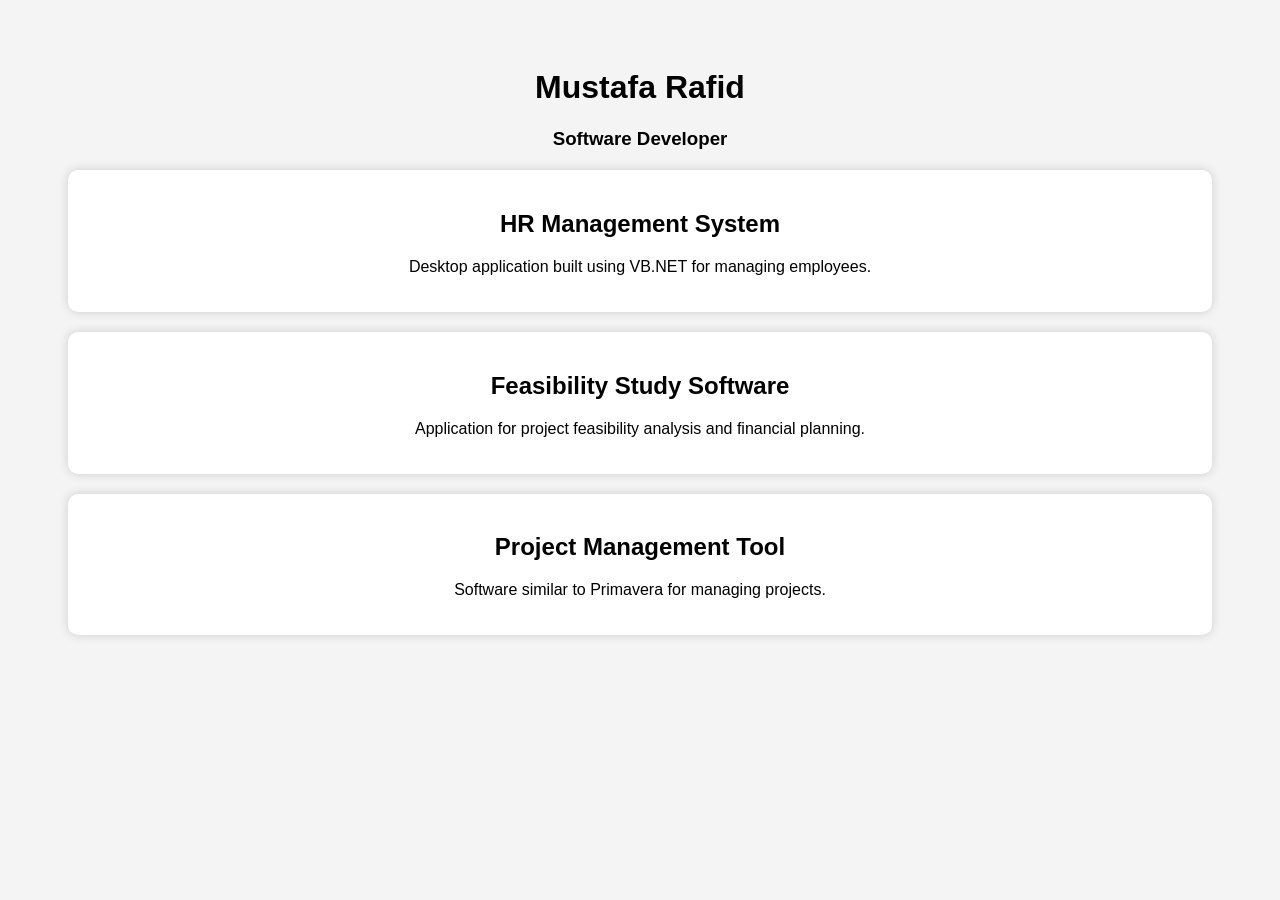
==== index.html @ 29eb7996 "Create index.html" ====
<!DOCTYPE html>
<html>
<head>
<meta charset="UTF-8">
<title>Mustafa Portfolio</title>

<style>
body{
font-family:Arial;
background:#f4f4f4;
text-align:center;
padding:40px;
}

.card{
background:white;
padding:20px;
margin:20px;
border-radius:10px;
box-shadow:0 0 10px #ccc;
}
</style>

</head>

<body>

<h1>Mustafa Rafid</h1>
<h3>Software Developer</h3>

<div class="card">
<h2>HR Management System</h2>
<p>Desktop application built using VB.NET for managing employees.</p>
</div>

<div class="card">
<h2>Feasibility Study Software</h2>
<p>Application for project feasibility analysis and financial planning.</p>
</div>

<div class="card">
<h2>Project Management Tool</h2>
<p>Software similar to Primavera for managing projects.</p>
</div>

</body>
</html>
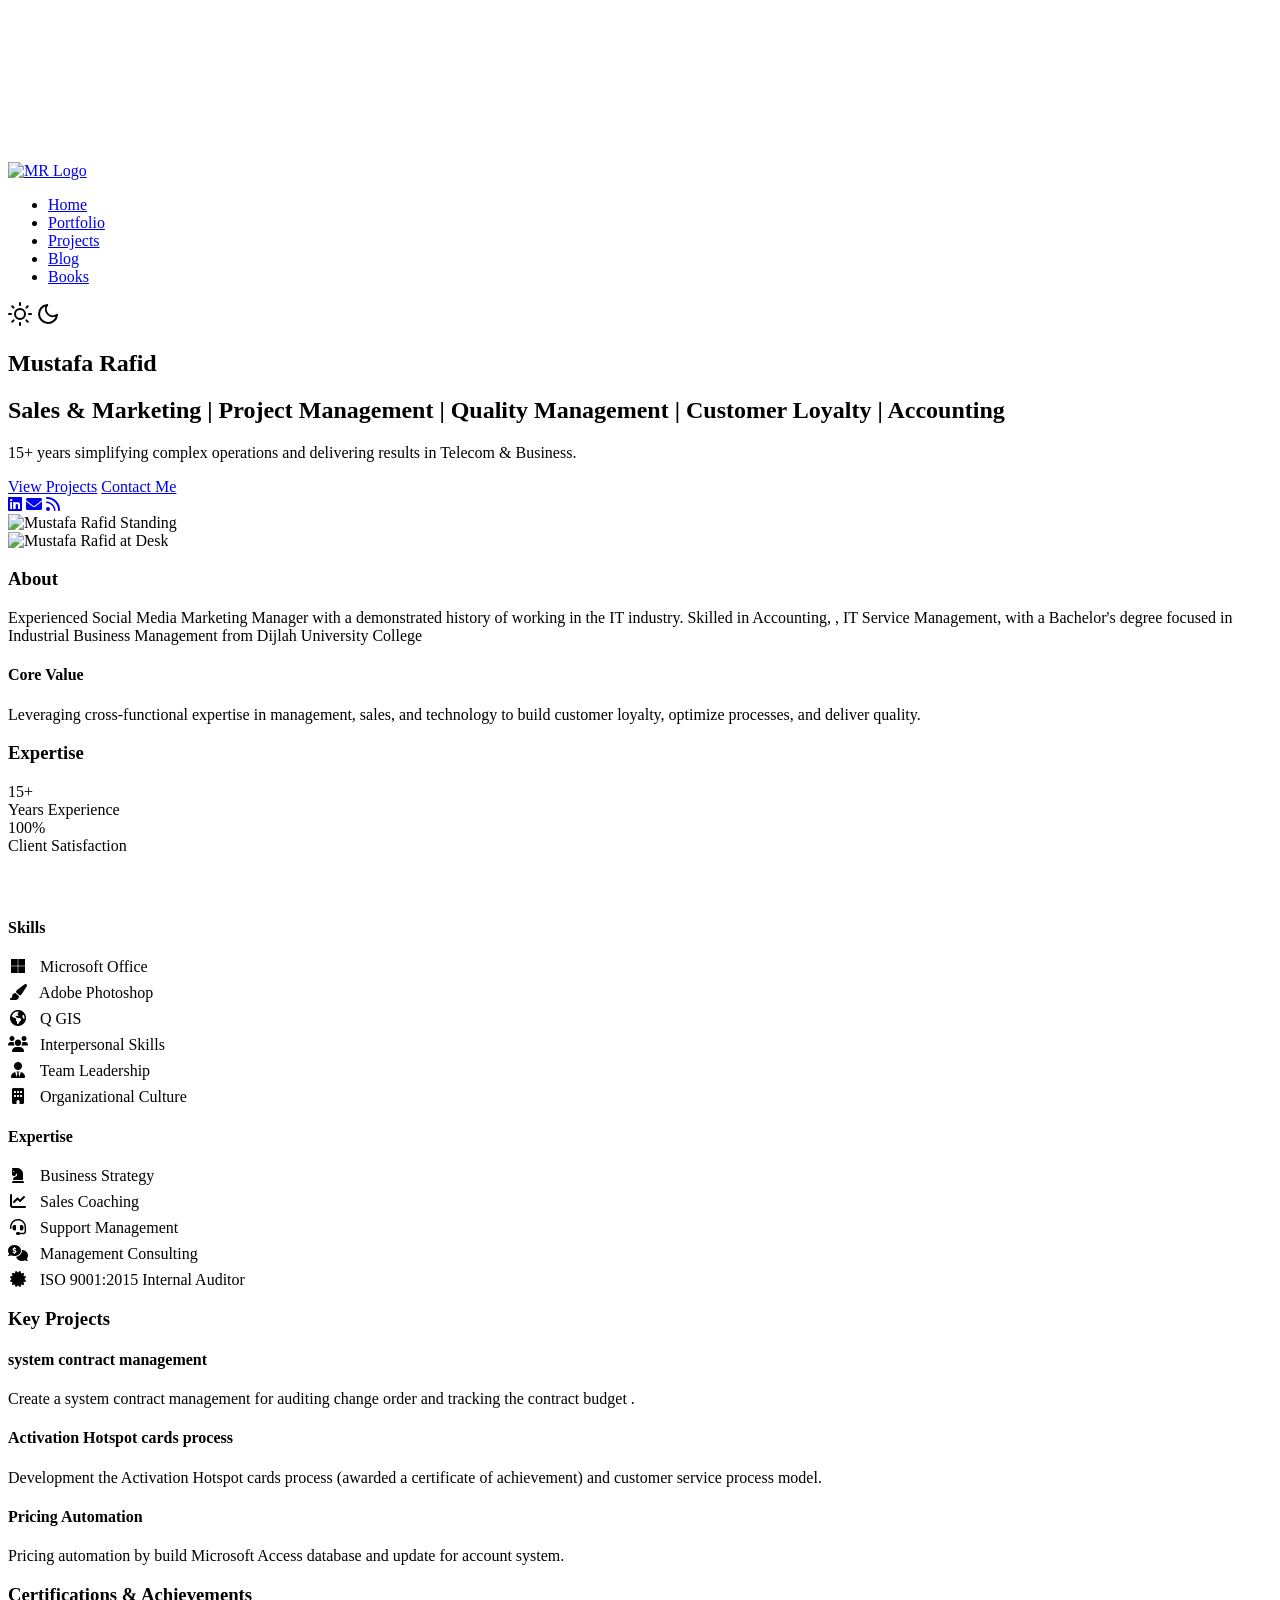
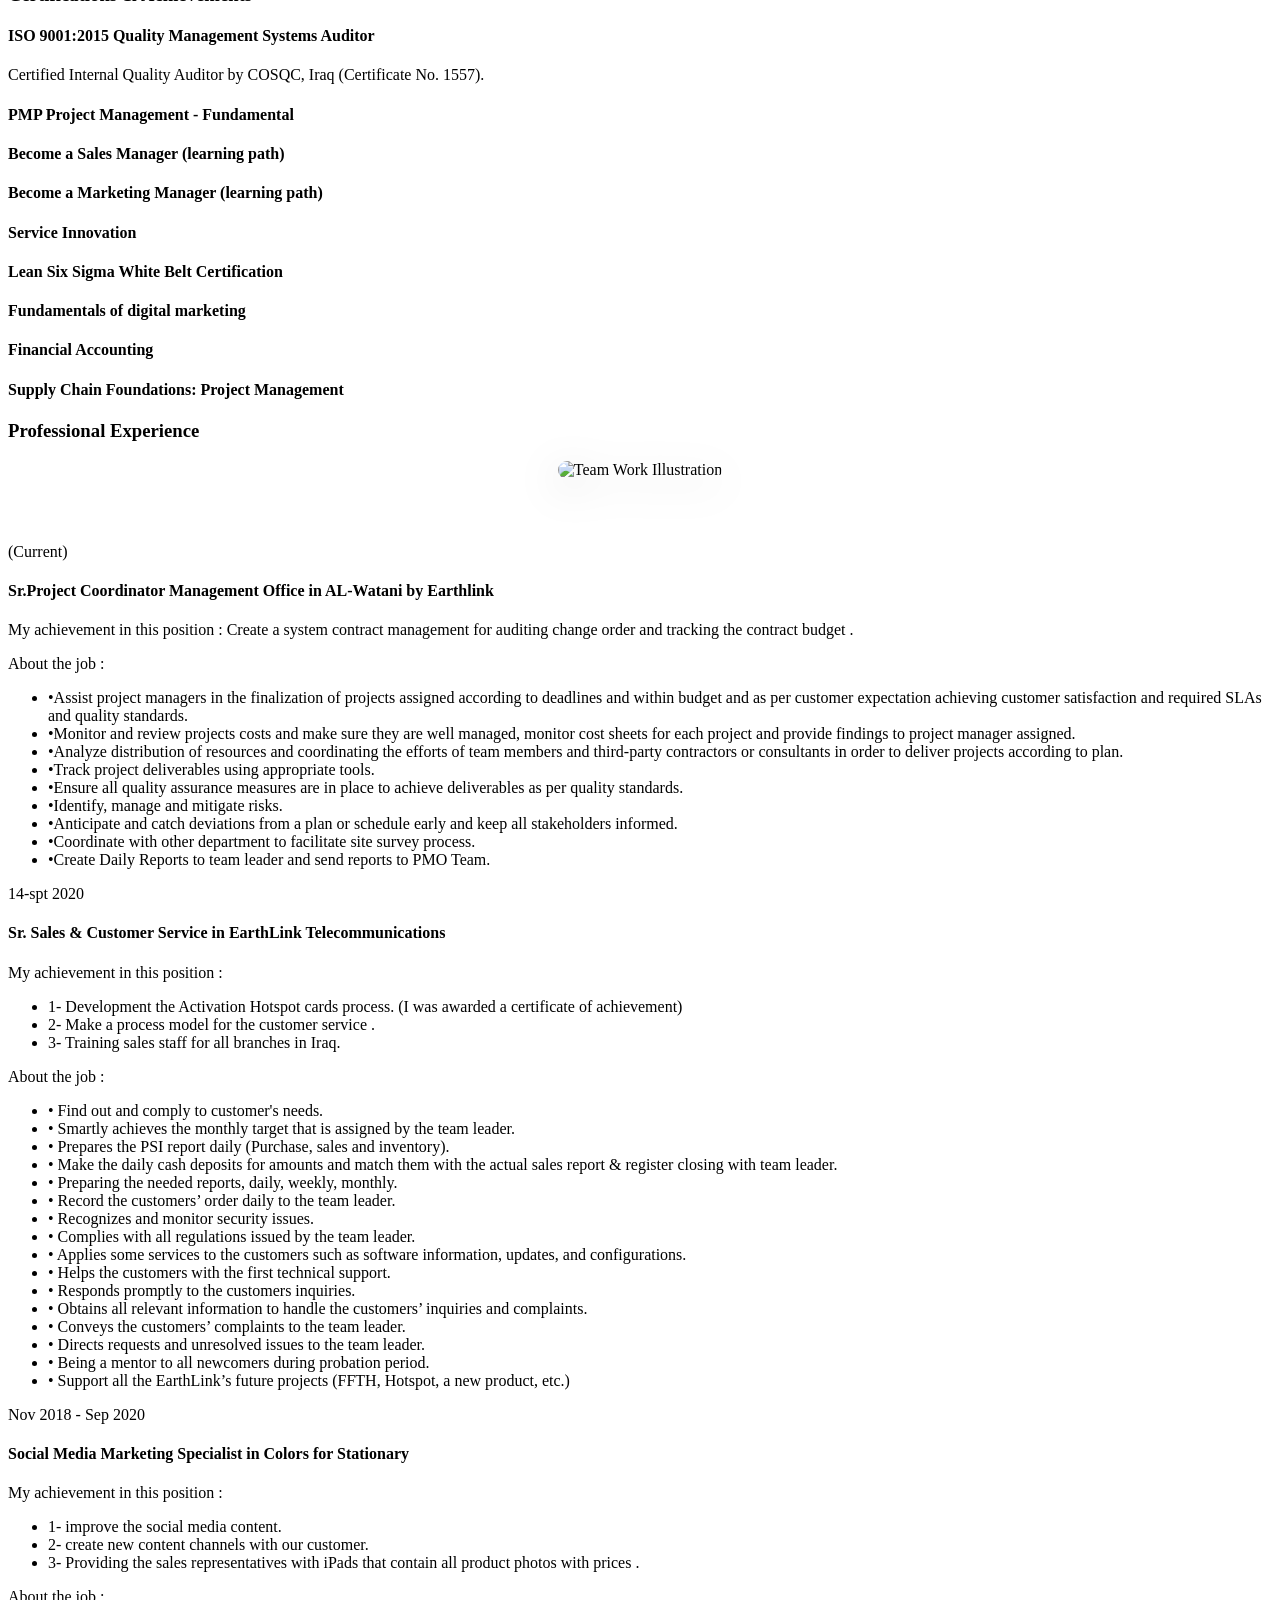
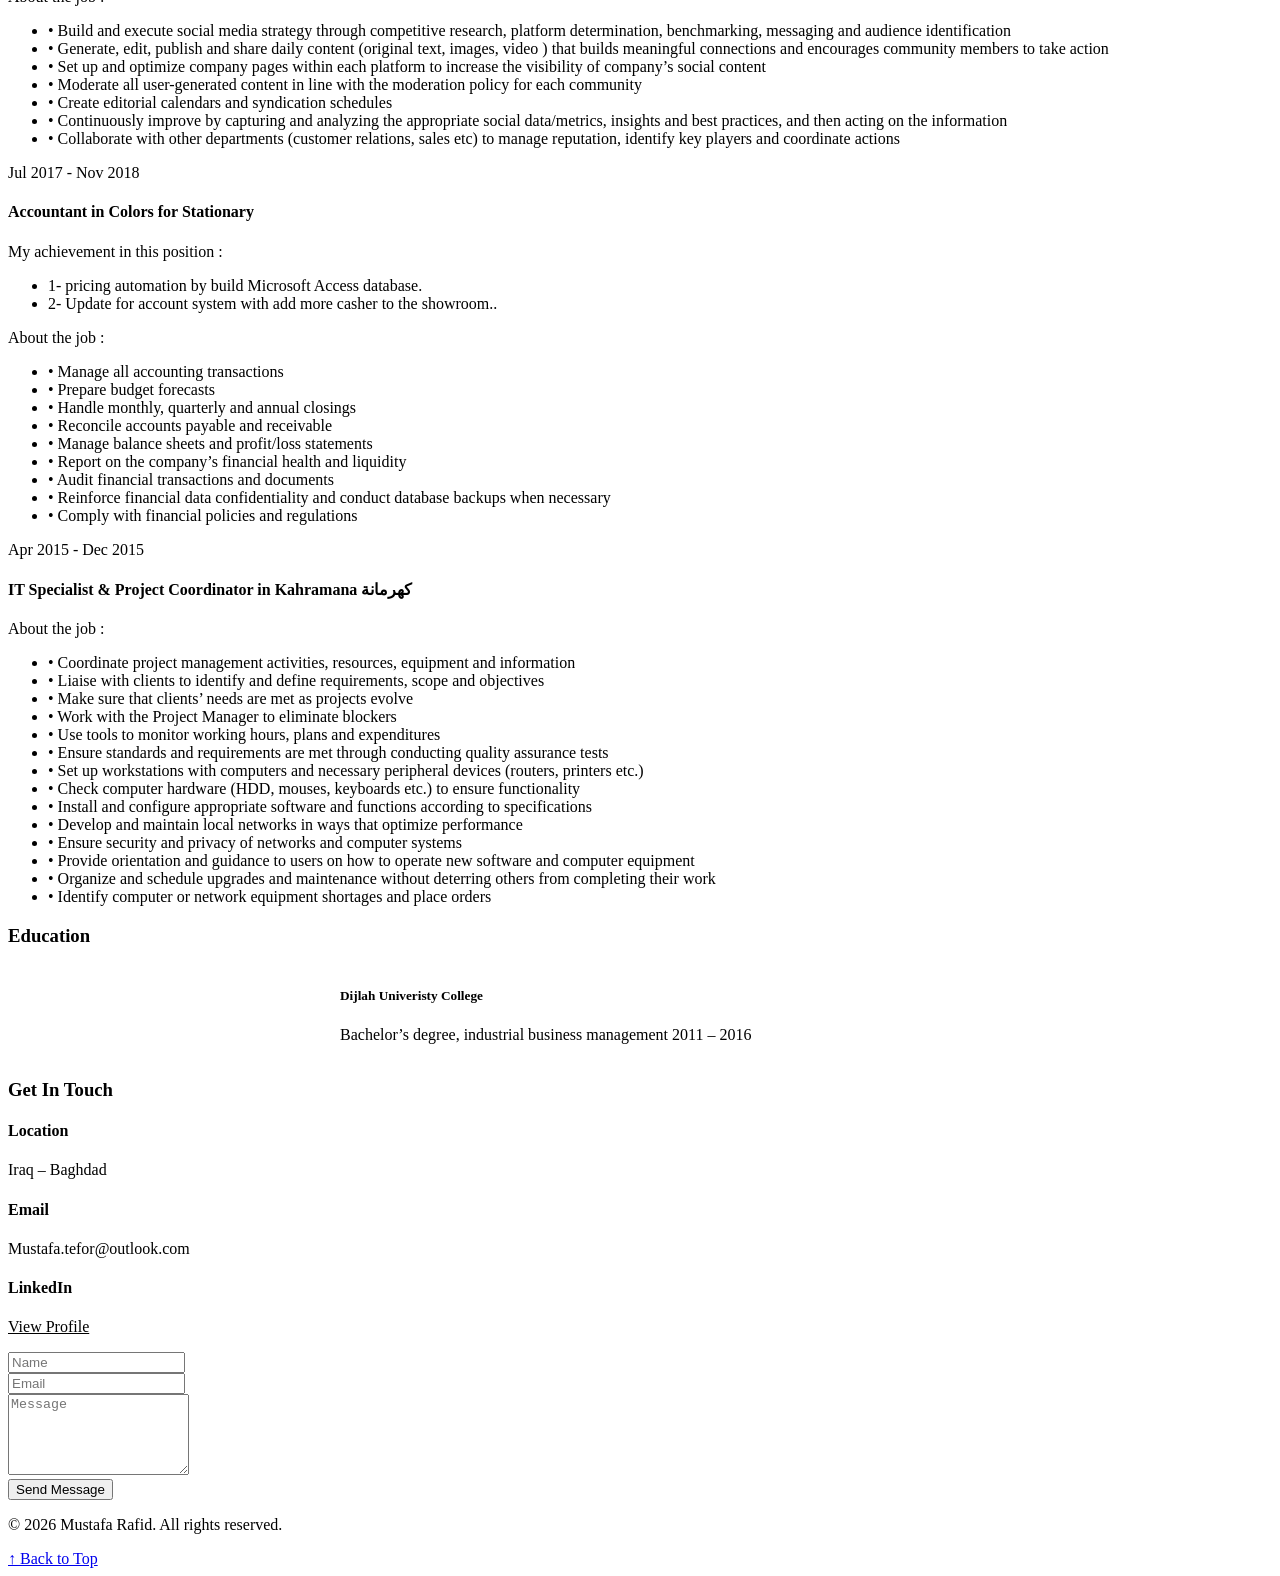
==== commit 8833307e: "Update index.html" ====
--- a/index.html
+++ b/index.html
@@ -1,47 +1,466 @@
 <!DOCTYPE html>
-<html>
+<html lang="en" data-theme="light">
+
 <head>
-<meta charset="UTF-8">
-<title>Mustafa Portfolio</title>
-
-<style>
-body{
-font-family:Arial;
-background:#f4f4f4;
-text-align:center;
-padding:40px;
-}
-
-.card{
-background:white;
-padding:20px;
-margin:20px;
-border-radius:10px;
-box-shadow:0 0 10px #ccc;
-}
-</style>
-
+    <meta charset="UTF-8">
+    <meta name="viewport" content="width=device-width, initial-scale=1.0">
+    <title>Mustafa Rafid | Senior Project Coordinator</title>
+    <meta name="description"
+        content="Portfolio of Mustafa Rafid, a Senior Project Coordinator with over 15 years of experience in project management, digital marketing, and business operations.">
+    <link
+        href="https://fonts.googleapis.com/css2?family=Inter:wght@300;400;600;700&family=Poppins:wght@400;600&display=swap"
+        rel="stylesheet">
+    <link rel="stylesheet" href="css/style.css">
+    <!-- FontAwesome for Social Icons -->
+    <link rel="stylesheet" href="https://cdnjs.cloudflare.com/ajax/libs/font-awesome/6.0.0/css/all.min.css">
 </head>
 
 <body>
-
-<h1>Mustafa Rafid</h1>
-<h3>Software Developer</h3>
-
-<div class="card">
-<h2>HR Management System</h2>
-<p>Desktop application built using VB.NET for managing employees.</p>
-</div>
-
-<div class="card">
-<h2>Feasibility Study Software</h2>
-<p>Application for project feasibility analysis and financial planning.</p>
-</div>
-
-<div class="card">
-<h2>Project Management Tool</h2>
-<p>Software similar to Primavera for managing projects.</p>
-</div>
-
+    <canvas id="bg-canvas"></canvas>
+
+    <nav class="navbar">
+        <div class="container">
+            <a href="index.html" class="logo-link"><img src="images/logo.png" alt="MR Logo" class="logo-img"></a>
+            <ul class="nav-links">
+                <li><a href="index.html">Home</a></li>
+                <li><a href="portfolio/index.html">Portfolio</a></li>
+                <li><a href="projects/index.html">Projects</a></li>
+                <li><a href="blog/index.html">Blog</a></li>
+                <li><a href="Books/index.html">Books</a></li>
+            </ul>
+            <div class="theme-toggle" id="theme-toggle">
+                <svg class="sun" xmlns="http://www.w3.org/2000/svg" width="24" height="24" viewBox="0 0 24 24"
+                    fill="none" stroke="currentColor" stroke-width="2" stroke-linecap="round" stroke-linejoin="round">
+                    <circle cx="12" cy="12" r="5"></circle>
+                    <line x1="12" y1="1" x2="12" y2="3"></line>
+                    <line x1="12" y1="21" x2="12" y2="23"></line>
+                    <line x1="4.22" y1="4.22" x2="5.64" y2="5.64"></line>
+                    <line x1="18.36" y1="18.36" x2="19.78" y2="19.78"></line>
+                    <line x1="1" y1="12" x2="3" y2="12"></line>
+                    <line x1="21" y1="12" x2="23" y2="12"></line>
+                    <line x1="4.22" y1="19.78" x2="5.64" y2="18.36"></line>
+                    <line x1="18.36" y1="5.64" x2="19.78" y2="4.22"></line>
+                </svg>
+                <svg class="moon" xmlns="http://www.w3.org/2000/svg" width="24" height="24" viewBox="0 0 24 24"
+                    fill="none" stroke="currentColor" stroke-width="2" stroke-linecap="round" stroke-linejoin="round">
+                    <path d="M21 12.79A9 9 0 1 1 11.21 3 7 7 0 0 0 21 12.79z"></path>
+                </svg>
+            </div>
+            <div class="hamburger">
+                <span></span><span></span><span></span>
+            </div>
+        </div>
+    </nav>
+
+    <section class="hero" id="home">
+        <div class="container grid">
+            <div class="hero-content reveal">
+                <h1 class="glitch">Mustafa Rafid</h1>
+                <h2 class="role">Sales & Marketing | Project Management | Quality Management | Customer Loyalty |
+                    Accounting</h2>
+                <p class="intro">15+ years simplifying complex operations and delivering results in Telecom & Business.
+                </p>
+                <div class="hero-btns">
+                    <a href="#projects" class="btn btn-primary">View Projects</a>
+                    <a href="#contact" class="btn btn-outline">Contact Me</a>
+                </div>
+                <div class="hero-socials">
+                    <a href="https://www.linkedin.com/in/mustafa-rafid-al-sheikhly" target="_blank"
+                        title="Mustafa rafid Profile"><i class="fab fa-linkedin"></i></a>
+                    <a href="mailto:Mustafa.tefor@outlook.com" title="Email"><i class="fas fa-envelope"></i></a>
+                    <a href="#blog" title="Blog"><i class="fas fa-rss"></i></a>
+                </div>
+            </div>
+            <div class="hero-image reveal">
+                <div class="img-wrapper">
+                    <img src="images/portrait_standing.png" alt="Mustafa Rafid Standing">
+                </div>
+            </div>
+
+        </div>
+    </section>
+
+    <section class="about section" id="about">
+        <div class="container grid">
+            <div class="about-image reveal">
+                <div class="img-wrapper">
+                    <img src="images/portrait_desk.png" alt="Mustafa Rafid at Desk">
+                </div>
+            </div>
+            <div class="about-text reveal">
+                <h3 class="section-title">About</h3>
+                <p>Experienced Social Media Marketing Manager with a demonstrated history of working in the IT industry.
+                    Skilled in Accounting, , IT Service Management, with a Bachelor's degree focused in Industrial
+                    Business Management from Dijlah University College</p>
+                <div class="objective-card">
+                    <h4>Core Value</h4>
+                    <p>Leveraging cross-functional expertise in management, sales, and technology to build customer
+                        loyalty, optimize processes, and deliver quality.</p>
+                </div>
+            </div>
+        </div>
+    </section>
+
+    <section class="skills section" id="skills">
+        <div class="container">
+            <h3 class="section-title text-center">Expertise</h3>
+
+            <div class="stats-grid reveal" style="margin-bottom: 4rem;">
+                <div class="stat-card">
+                    <div class="stat-number">15+</div>
+                    <div class="stat-label">Years Experience</div>
+                </div>
+
+                <div class="stat-card">
+                    <div class="stat-number">100%</div>
+                    <div class="stat-label">Client Satisfaction</div>
+                </div>
+            </div>
+
+            <div class="grid">
+                <div class="skill-column reveal">
+                    <h4>Skills</h4>
+                    <ul style="list-style: none; color: var(--text-muted); padding-left: 0;">
+                        <li style="margin-bottom: 0.5rem;"><i class="fab fa-microsoft"
+                                style="color: var(--accent); margin-right: 8px; width: 20px; text-align: center;"></i>
+                            Microsoft Office</li>
+                        <li style="margin-bottom: 0.5rem;"><i class="fas fa-paint-brush"
+                                style="color: var(--accent); margin-right: 8px; width: 20px; text-align: center;"></i>
+                            Adobe Photoshop</li>
+                        <li style="margin-bottom: 0.5rem;"><i class="fas fa-globe-americas"
+                                style="color: var(--accent); margin-right: 8px; width: 20px; text-align: center;"></i> Q
+                            GIS</li>
+                        <li style="margin-bottom: 0.5rem;"><i class="fas fa-users"
+                                style="color: var(--accent); margin-right: 8px; width: 20px; text-align: center;"></i>
+                            Interpersonal Skills</li>
+                        <li style="margin-bottom: 0.5rem;"><i class="fas fa-user-tie"
+                                style="color: var(--accent); margin-right: 8px; width: 20px; text-align: center;"></i>
+                            Team Leadership</li>
+                        <li style="margin-bottom: 0.5rem;"><i class="fas fa-building"
+                                style="color: var(--accent); margin-right: 8px; width: 20px; text-align: center;"></i>
+                            Organizational Culture</li>
+                    </ul>
+                </div>
+                <div class="skill-column reveal">
+                    <h4>Expertise</h4>
+                    <ul style="list-style: none; color: var(--text-muted); padding-left: 0;">
+                        <li style="margin-bottom: 0.5rem;"><i class="fas fa-chess-knight"
+                                style="color: var(--accent); margin-right: 8px; width: 20px; text-align: center;"></i>
+                            Business Strategy</li>
+                        <li style="margin-bottom: 0.5rem;"><i class="fas fa-chart-line"
+                                style="color: var(--accent); margin-right: 8px; width: 20px; text-align: center;"></i>
+                            Sales Coaching</li>
+                        <li style="margin-bottom: 0.5rem;"><i class="fas fa-headset"
+                                style="color: var(--accent); margin-right: 8px; width: 20px; text-align: center;"></i>
+                            Support Management</li>
+                        <li style="margin-bottom: 0.5rem;"><i class="fas fa-comments-dollar"
+                                style="color: var(--accent); margin-right: 8px; width: 20px; text-align: center;"></i>
+                            Management Consulting</li>
+                        <li style="margin-bottom: 0.5rem;"><i class="fas fa-certificate"
+                                style="color: var(--accent); margin-right: 8px; width: 20px; text-align: center;"></i>
+                            ISO 9001:2015 Internal Auditor</li>
+                    </ul>
+                </div>
+            </div>
+        </div>
+    </section>
+
+    <section class="projects section" id="projects">
+        <div class="container">
+            <h3 class="section-title text-center">Key Projects</h3>
+            <div class="projects-grid">
+                <article class="project-card reveal">
+                    <div class="project-info">
+                        <h4>system contract management</h4>
+                        <p>Create a system contract management for auditing change order and tracking the contract
+                            budget .</p>
+                    </div>
+                </article>
+                <article class="project-card reveal">
+                    <div class="project-info">
+                        <h4>Activation Hotspot cards process</h4>
+                        <p>Development the Activation Hotspot cards process (awarded a certificate of achievement) and
+                            customer service process model.</p>
+                    </div>
+                </article>
+                <article class="project-card reveal">
+                    <div class="project-info">
+                        <h4>Pricing Automation</h4>
+                        <p>Pricing automation by build Microsoft Access database and update for account system.</p>
+                    </div>
+                </article>
+            </div>
+        </div>
+    </section>
+
+    <section class="projects section" id="certifications">
+        <div class="container">
+            <h3 class="section-title text-center">Certifications & Achievements</h3>
+            <div class="projects-grid">
+                <article class="project-card reveal">
+                    <div class="project-info">
+                        <h4>ISO 9001:2015 Quality Management Systems Auditor</h4>
+                        <p>Certified Internal Quality Auditor by COSQC, Iraq (Certificate No. 1557).</p>
+
+                    </div>
+                </article>
+                <article class="project-card reveal">
+                    <div class="project-info">
+                        <h4>PMP Project Management - Fundamental</h4>
+                    </div>
+                </article>
+                <article class="project-card reveal">
+                    <div class="project-info">
+                        <h4>Become a Sales Manager (learning path)</h4>
+                    </div>
+                </article>
+                <article class="project-card reveal">
+                    <div class="project-info">
+                        <h4>Become a Marketing Manager (learning path)</h4>
+                    </div>
+                </article>
+                <article class="project-card reveal">
+                    <div class="project-info">
+                        <h4>Service Innovation</h4>
+                    </div>
+                </article>
+                <article class="project-card reveal">
+                    <div class="project-info">
+                        <h4>Lean Six Sigma White Belt Certification</h4>
+                    </div>
+                </article>
+                <article class="project-card reveal">
+                    <div class="project-info">
+                        <h4>Fundamentals of digital marketing</h4>
+                    </div>
+                </article>
+                <article class="project-card reveal">
+                    <div class="project-info">
+                        <h4>Financial Accounting</h4>
+                    </div>
+                </article>
+                <article class="project-card reveal">
+                    <div class="project-info">
+                        <h4>Supply Chain Foundations: Project Management</h4>
+                    </div>
+                </article>
+            </div>
+        </div>
+    </section>
+
+    <section class="experience section" id="experience">
+        <div class="container">
+            <h3 class="section-title text-center">Professional Experience</h3>
+            <div class="reveal" style="text-align: center; margin-bottom: 4rem;">
+                <img src="images/team_illustration.png" alt="Team Work Illustration"
+                    style="max-width: 600px; width: 100%; border-radius: 20px; filter: drop-shadow(0 10px 20px rgba(0,0,0,0.2));">
+            </div>
+            <div class="timeline">
+                <div class="timeline-item reveal">
+                    <div class="timeline-date">(Current)</div>
+                    <div class="timeline-content">
+                        <h4>Sr.Project Coordinator Management Office in AL-Watani by Earthlink</h4>
+                        <p>My achievement in this position : Create a system contract management for auditing change
+                            order and tracking the contract budget .</p>
+                        <p>About the job :</p>
+                        <ul>
+                            <li>•Assist project managers in the finalization of projects assigned according to deadlines
+                                and within budget and as per customer expectation achieving customer satisfaction and
+                                required SLAs and quality standards.</li>
+                            <li>•Monitor and review projects costs and make sure they are well managed, monitor cost
+                                sheets for each project and provide findings to project manager assigned.</li>
+                            <li>•Analyze distribution of resources and coordinating the efforts of team members and
+                                third-party contractors or consultants in order to deliver projects according to plan.
+                            </li>
+                            <li>•Track project deliverables using appropriate tools.</li>
+                            <li>•Ensure all quality assurance measures are in place to achieve deliverables as per
+                                quality standards.</li>
+                            <li>•Identify, manage and mitigate risks.</li>
+                            <li>•Anticipate and catch deviations from a plan or schedule early and keep all stakeholders
+                                informed.</li>
+                            <li>•Coordinate with other department to facilitate site survey process.</li>
+                            <li>•Create Daily Reports to team leader and send reports to PMO Team.</li>
+                        </ul>
+                    </div>
+                </div>
+                <div class="timeline-item reveal">
+                    <div class="timeline-date">14-spt 2020</div>
+                    <div class="timeline-content">
+                        <h4>Sr. Sales & Customer Service in EarthLink Telecommunications</h4>
+                        <p>My achievement in this position :</p>
+                        <ul>
+                            <li>1- Development the Activation Hotspot cards process. (I was awarded a certificate of
+                                achievement)</li>
+                            <li>2- Make a process model for the customer service .</li>
+                            <li>3- Training sales staff for all branches in Iraq.</li>
+                        </ul>
+                        <p>About the job :</p>
+                        <ul>
+                            <li>• Find out and comply to customer's needs.</li>
+                            <li>• Smartly achieves the monthly target that is assigned by the team leader.</li>
+                            <li>• Prepares the PSI report daily (Purchase, sales and inventory).</li>
+                            <li>• Make the daily cash deposits for amounts and match them with the actual sales report &
+                                register closing with team leader.</li>
+                            <li>• Preparing the needed reports, daily, weekly, monthly.</li>
+                            <li>• Record the customers’ order daily to the team leader.</li>
+                            <li>• Recognizes and monitor security issues.</li>
+                            <li>• Complies with all regulations issued by the team leader.</li>
+                            <li>• Applies some services to the customers such as software information, updates, and
+                                configurations.</li>
+                            <li>• Helps the customers with the first technical support.</li>
+                            <li>• Responds promptly to the customers inquiries.</li>
+                            <li>• Obtains all relevant information to handle the customers’ inquiries and complaints.
+                            </li>
+                            <li>• Conveys the customers’ complaints to the team leader.</li>
+                            <li>• Directs requests and unresolved issues to the team leader.</li>
+                            <li>• Being a mentor to all newcomers during probation period.</li>
+                            <li>• Support all the EarthLink’s future projects (FFTH, Hotspot, a new product, etc.)</li>
+                        </ul>
+                    </div>
+                </div>
+                <div class="timeline-item reveal">
+                    <div class="timeline-date">Nov 2018 - Sep 2020</div>
+                    <div class="timeline-content">
+                        <h4>Social Media Marketing Specialist in Colors for Stationary</h4>
+                        <p>My achievement in this position :</p>
+                        <ul>
+                            <li>1- improve the social media content.</li>
+                            <li>2- create new content channels with our customer.</li>
+                            <li>3- Providing the sales representatives with iPads that contain all product photos with
+                                prices .</li>
+                        </ul>
+                        <p>About the job :</p>
+                        <ul>
+                            <li>• Build and execute social media strategy through competitive research, platform
+                                determination, benchmarking, messaging and audience identification</li>
+                            <li>• Generate, edit, publish and share daily content (original text, images, video ) that
+                                builds meaningful connections and encourages community members to take action</li>
+                            <li>• Set up and optimize company pages within each platform to increase the visibility of
+                                company’s social content</li>
+                            <li>• Moderate all user-generated content in line with the moderation policy for each
+                                community</li>
+                            <li>• Create editorial calendars and syndication schedules</li>
+                            <li>• Continuously improve by capturing and analyzing the appropriate social data/metrics,
+                                insights and best practices, and then acting on the information</li>
+                            <li>• Collaborate with other departments (customer relations, sales etc) to manage
+                                reputation, identify key players and coordinate actions</li>
+                        </ul>
+                    </div>
+                </div>
+                <div class="timeline-item reveal">
+                    <div class="timeline-date">Jul 2017 - Nov 2018</div>
+                    <div class="timeline-content">
+                        <h4>Accountant in Colors for Stationary</h4>
+                        <p>My achievement in this position :</p>
+                        <ul>
+                            <li>1- pricing automation by build Microsoft Access database.</li>
+                            <li>2- Update for account system with add more casher to the showroom..</li>
+                        </ul>
+                        <p>About the job :</p>
+                        <ul>
+                            <li>• Manage all accounting transactions</li>
+                            <li>• Prepare budget forecasts</li>
+                            <li>• Handle monthly, quarterly and annual closings</li>
+                            <li>• Reconcile accounts payable and receivable</li>
+                            <li>• Manage balance sheets and profit/loss statements</li>
+                            <li>• Report on the company’s financial health and liquidity</li>
+                            <li>• Audit financial transactions and documents</li>
+                            <li>• Reinforce financial data confidentiality and conduct database backups when necessary
+                            </li>
+                            <li>• Comply with financial policies and regulations</li>
+                        </ul>
+                    </div>
+                </div>
+                <div class="timeline-item reveal">
+                    <div class="timeline-date">Apr 2015 - Dec 2015</div>
+                    <div class="timeline-content">
+                        <h4>IT Specialist & Project Coordinator in Kahramana كهرمانة</h4>
+                        <p>About the job :</p>
+                        <ul>
+                            <li>• Coordinate project management activities, resources, equipment and information</li>
+                            <li>• Liaise with clients to identify and define requirements, scope and objectives</li>
+                            <li>• Make sure that clients’ needs are met as projects evolve</li>
+                            <li>• Work with the Project Manager to eliminate blockers</li>
+                            <li>• Use tools to monitor working hours, plans and expenditures</li>
+                            <li>• Ensure standards and requirements are met through conducting quality assurance tests
+                            </li>
+                            <li>• Set up workstations with computers and necessary peripheral devices (routers, printers
+                                etc.)</li>
+                            <li>• Check computer hardware (HDD, mouses, keyboards etc.) to ensure functionality</li>
+                            <li>• Install and configure appropriate software and functions according to specifications
+                            </li>
+                            <li>• Develop and maintain local networks in ways that optimize performance</li>
+                            <li>• Ensure security and privacy of networks and computer systems</li>
+                            <li>• Provide orientation and guidance to users on how to operate new software and computer
+                                equipment</li>
+                            <li>• Organize and schedule upgrades and maintenance without deterring others from
+                                completing their work</li>
+                            <li>• Identify computer or network equipment shortages and place orders</li>
+                        </ul>
+                    </div>
+                </div>
+            </div>
+        </div>
+    </section>
+
+    <section class="services section" id="education">
+        <div class="container">
+            <h3 class="section-title text-center">Education</h3>
+            <div class="services-grid" style="display: flex; justify-content: center;">
+                <div class="service-card reveal" style="max-width: 600px; width: 100%;">
+                    <h5>Dijlah Univeristy College</h5>
+                    <p class="company" style="color: var(--accent); margin-bottom: 1rem;">Bachelor’s degree, industrial
+                        business management 2011 – 2016</p>
+                </div>
+            </div>
+        </div>
+    </section>
+
+    <section class="contact section" id="contact">
+        <div class="container">
+            <h3 class="section-title text-center">Get In Touch</h3>
+            <div class="contact-wrapper grid">
+                <div class="contact-info reveal">
+                    <div class="info-item">
+                        <h4>Location</h4>
+                        <p>Iraq – Baghdad</p>
+                    </div>
+                    <div class="info-item">
+                        <h4>Email</h4>
+                        <p><a href="mailto:Mustafa.tefor@outlook.com"
+                                style="color: var(--text-muted); text-decoration: none;">Mustafa.tefor@outlook.com</a>
+                        </p>
+                    </div>
+                    <div class="info-item">
+                        <h4>LinkedIn</h4>
+                        <p><a href="https://www.linkedin.com/in/mustafa-rafid-al-sheikhly" target="_blank"
+                                style="color: var(--accent);">View Profile</a></p>
+                    </div>
+                </div>
+                <form class="contact-form reveal">
+                    <div class="form-group">
+                        <input type="text" placeholder="Name" required>
+                    </div>
+                    <div class="form-group">
+                        <input type="email" placeholder="Email" required>
+                    </div>
+                    <div class="form-group">
+                        <textarea placeholder="Message" rows="5" required></textarea>
+                    </div>
+                    <button type="submit" class="btn btn-primary">Send Message</button>
+                </form>
+            </div>
+        </div>
+    </section>
+
+    <footer class="footer">
+        <div class="container">
+            <p>&copy; 2026 Mustafa Rafid. All rights reserved.</p>
+            <a href="#home" class="back-to-top">↑ Back to Top</a>
+        </div>
+    </footer>
+
+    <script src="js/script.js"></script>
 </body>
+
 </html>
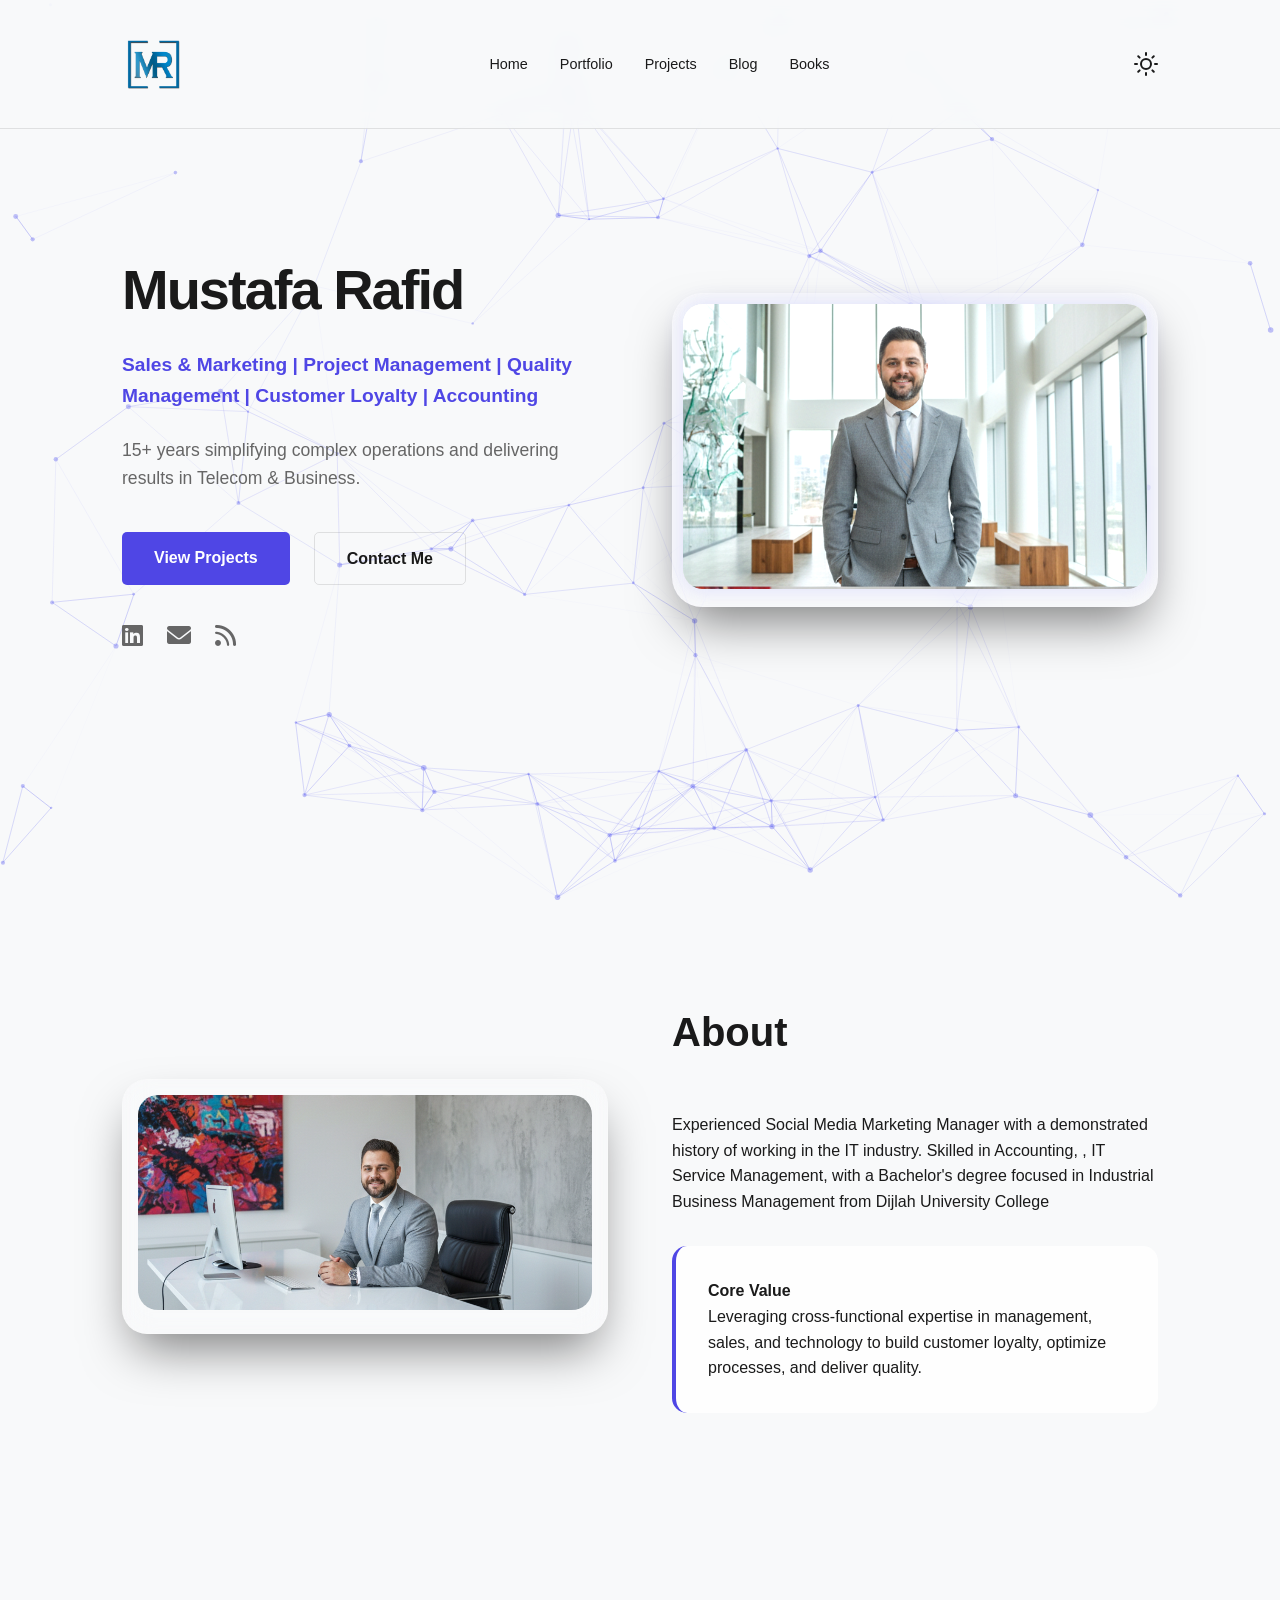
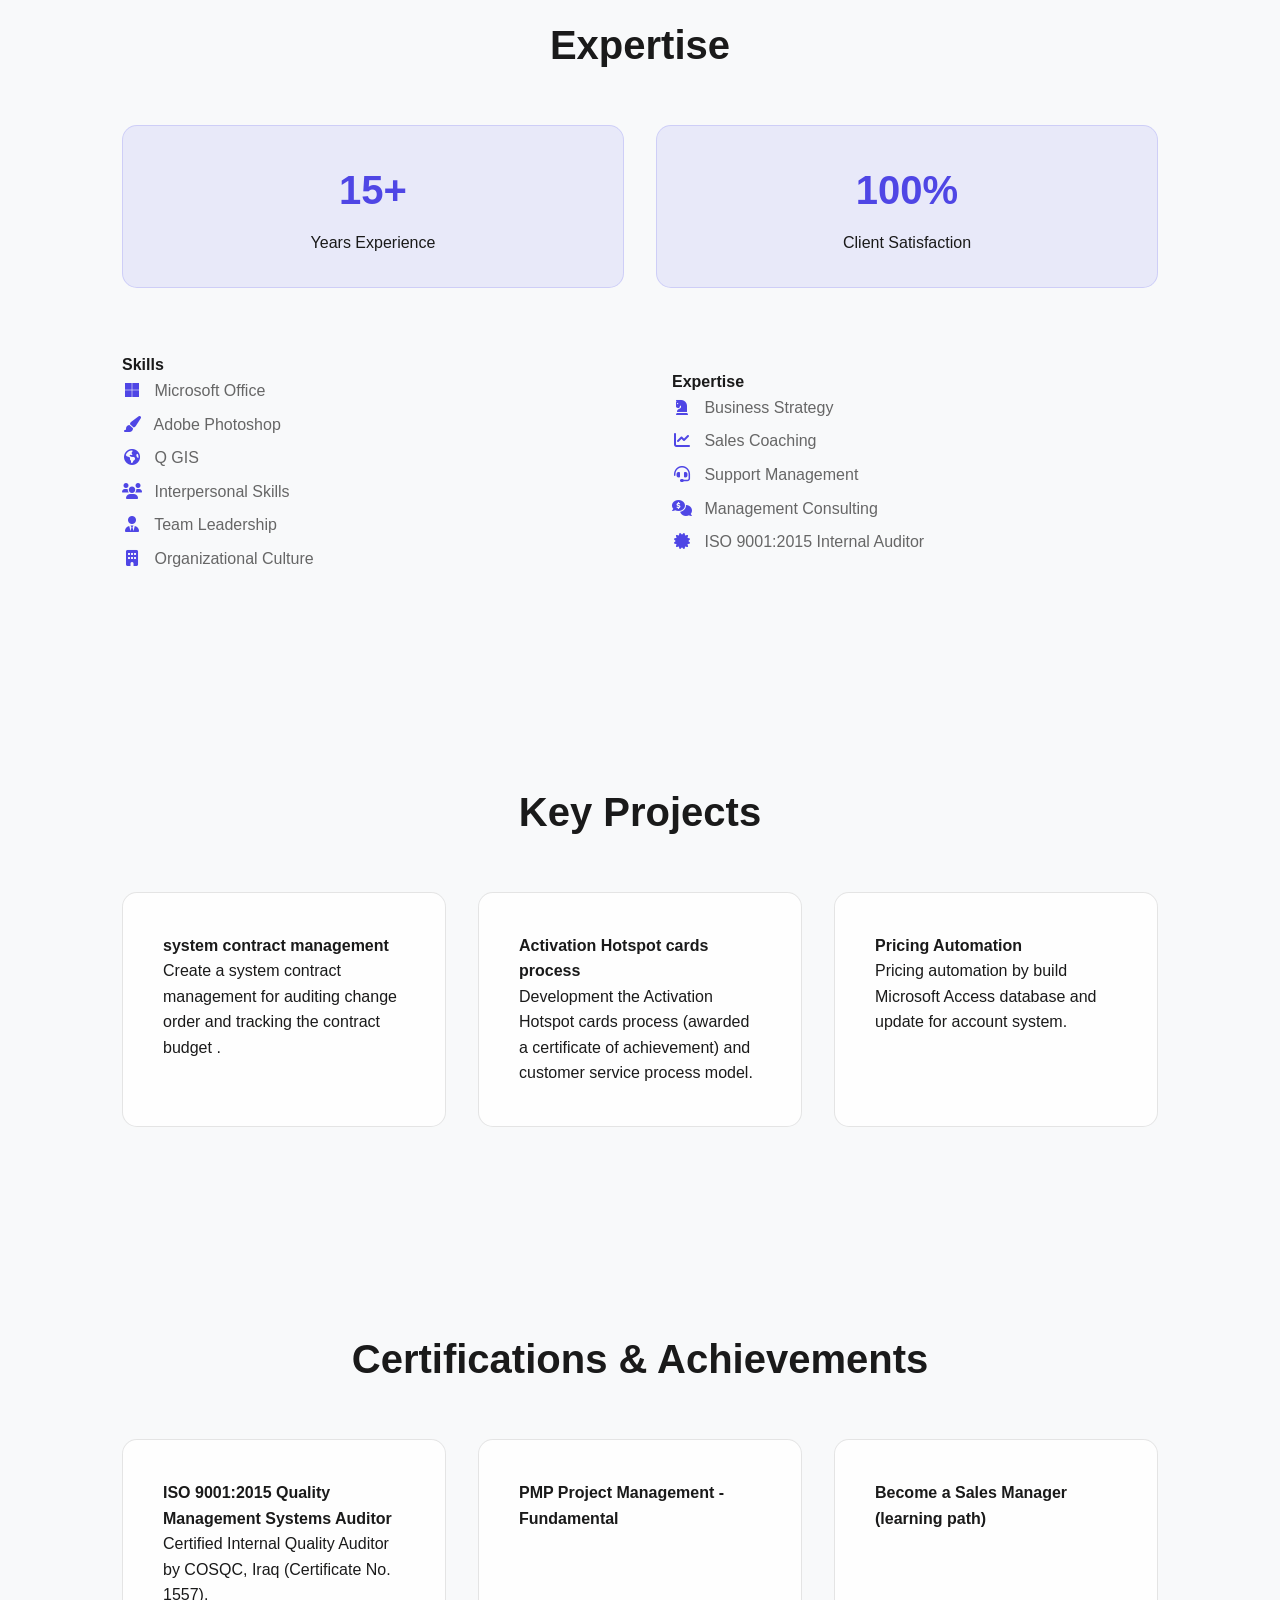
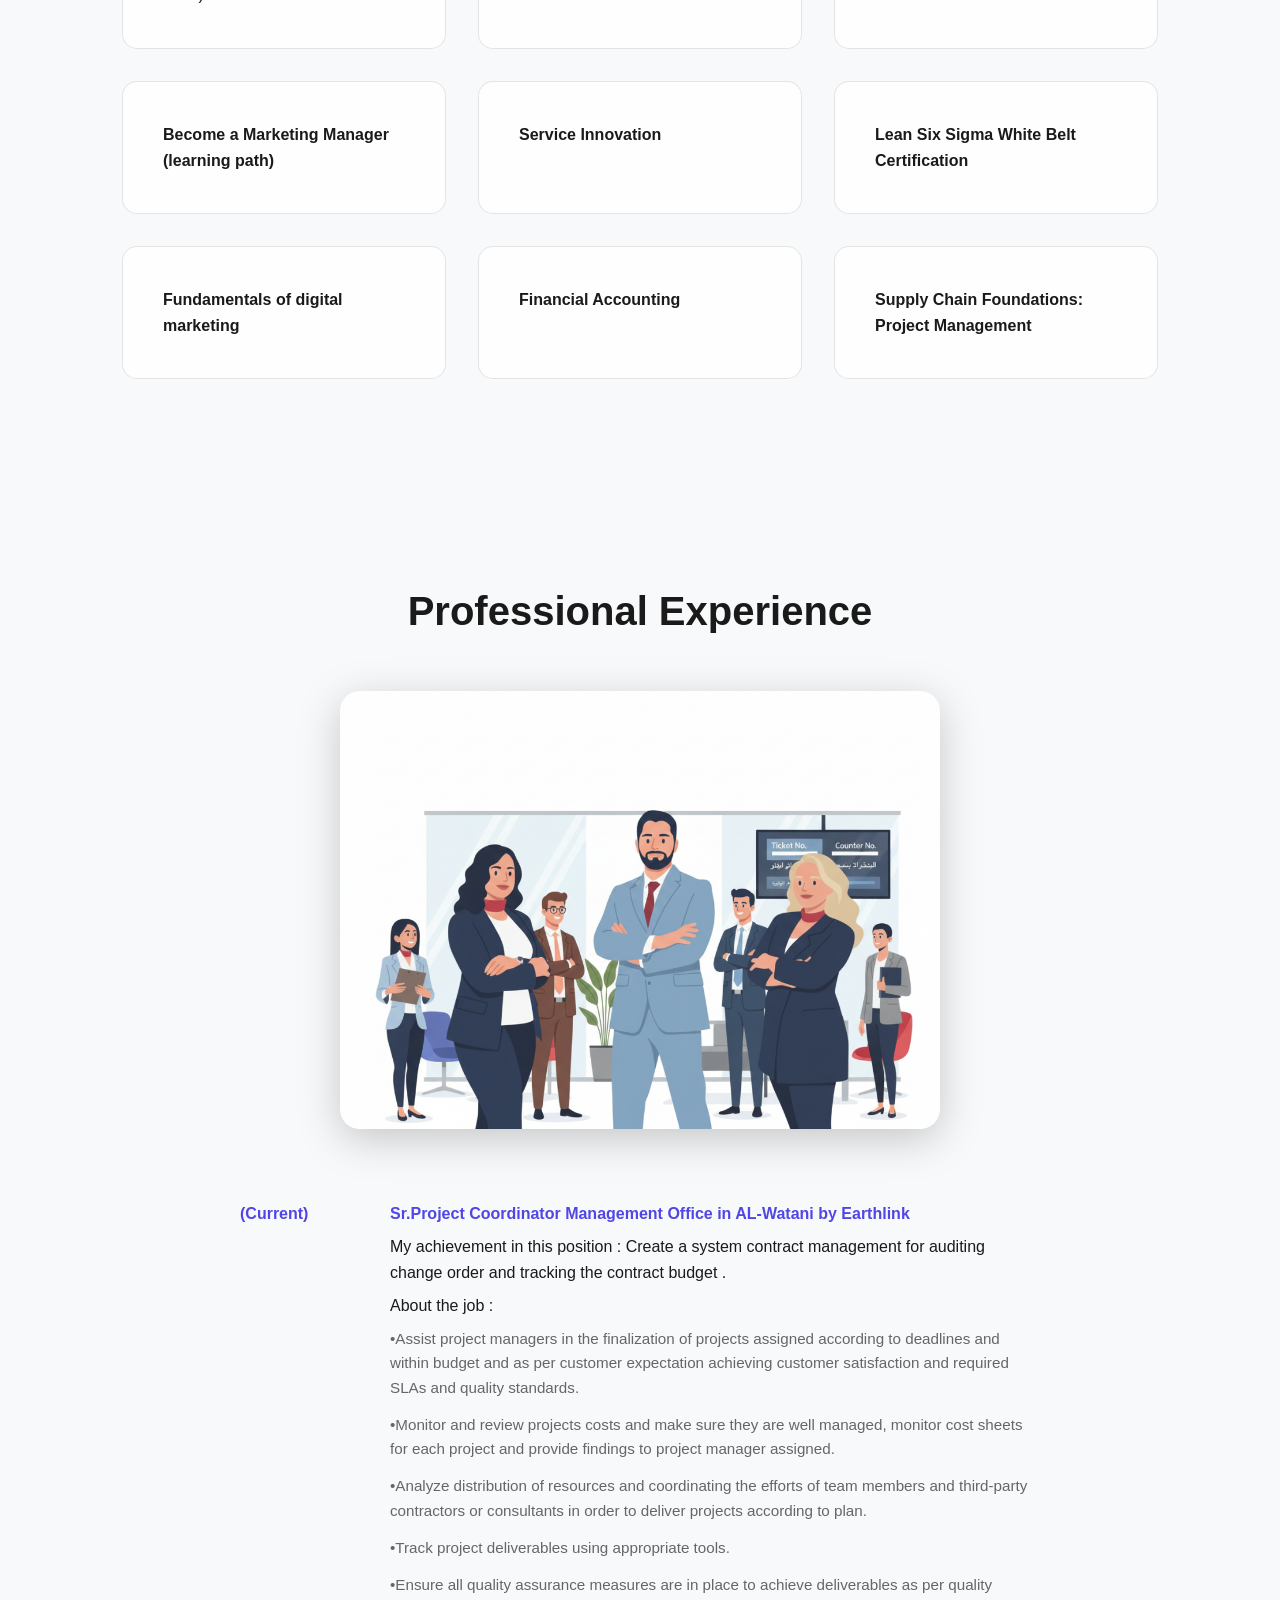
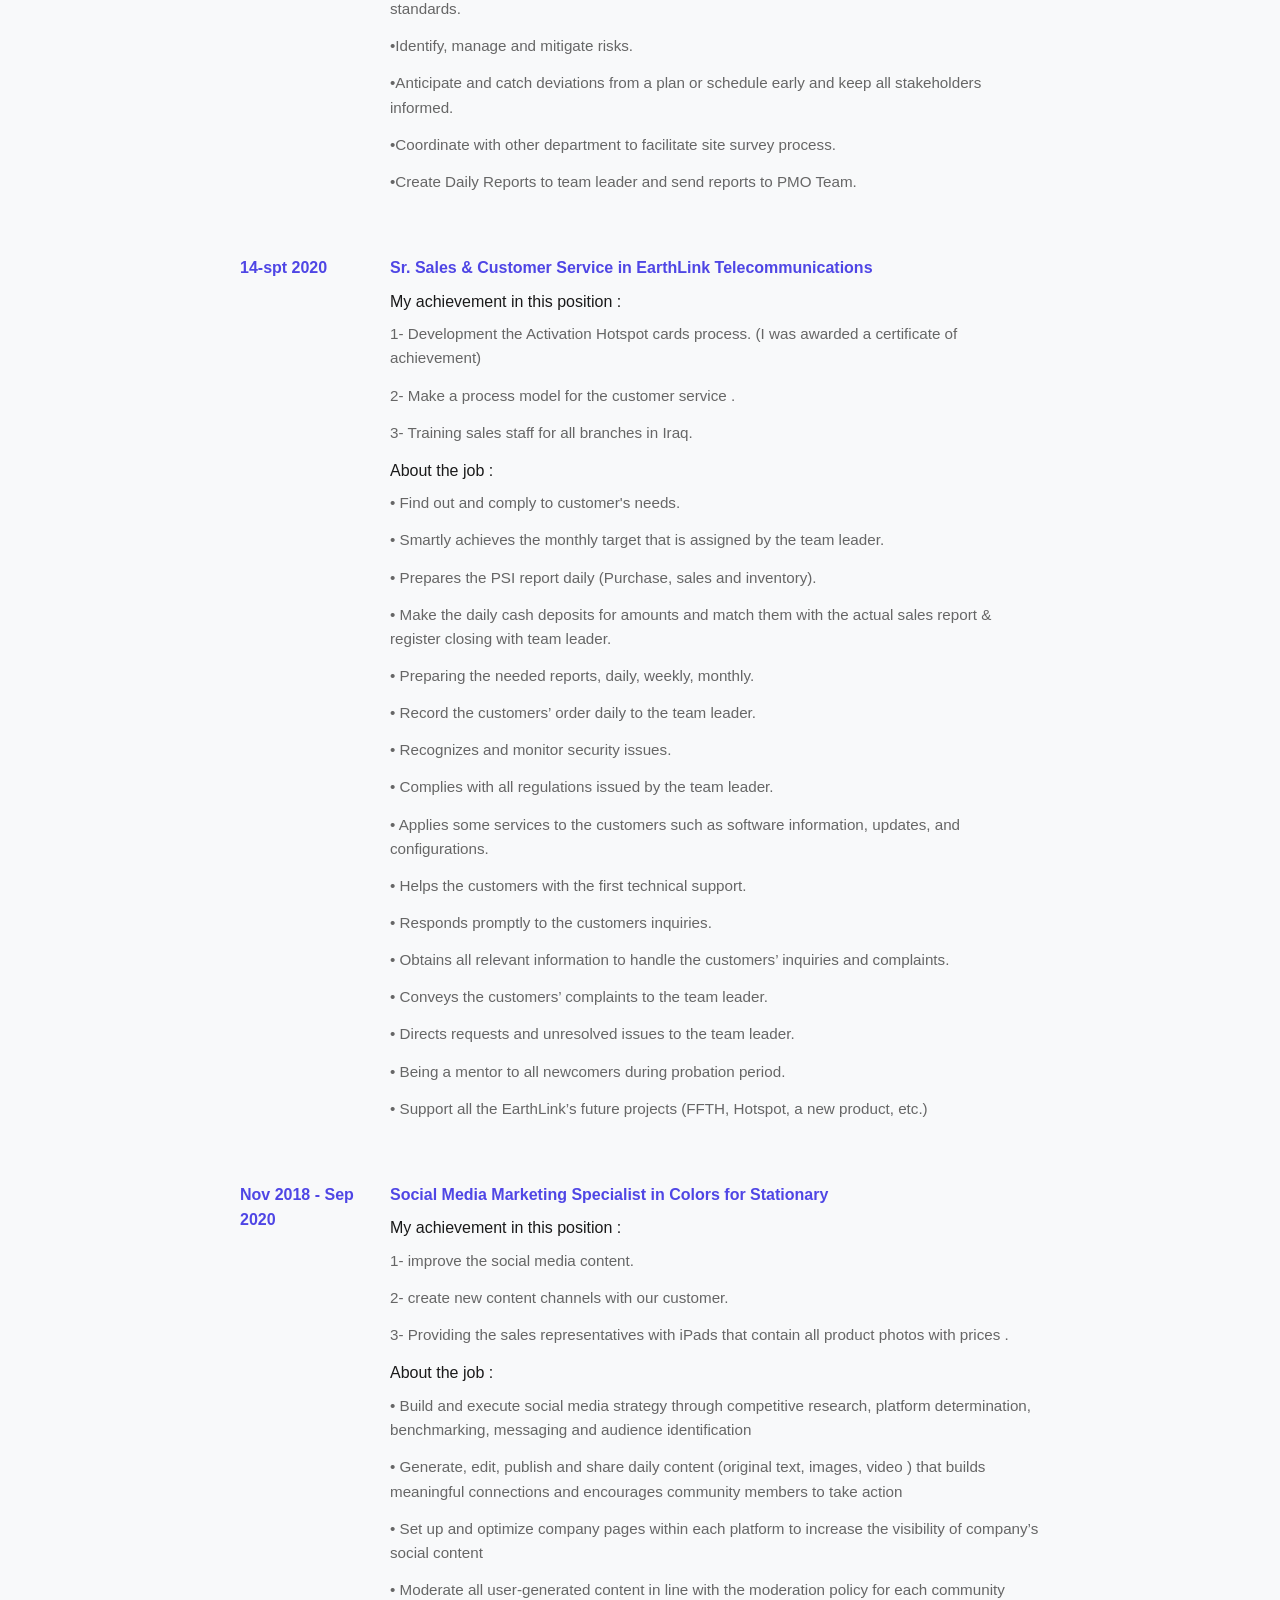
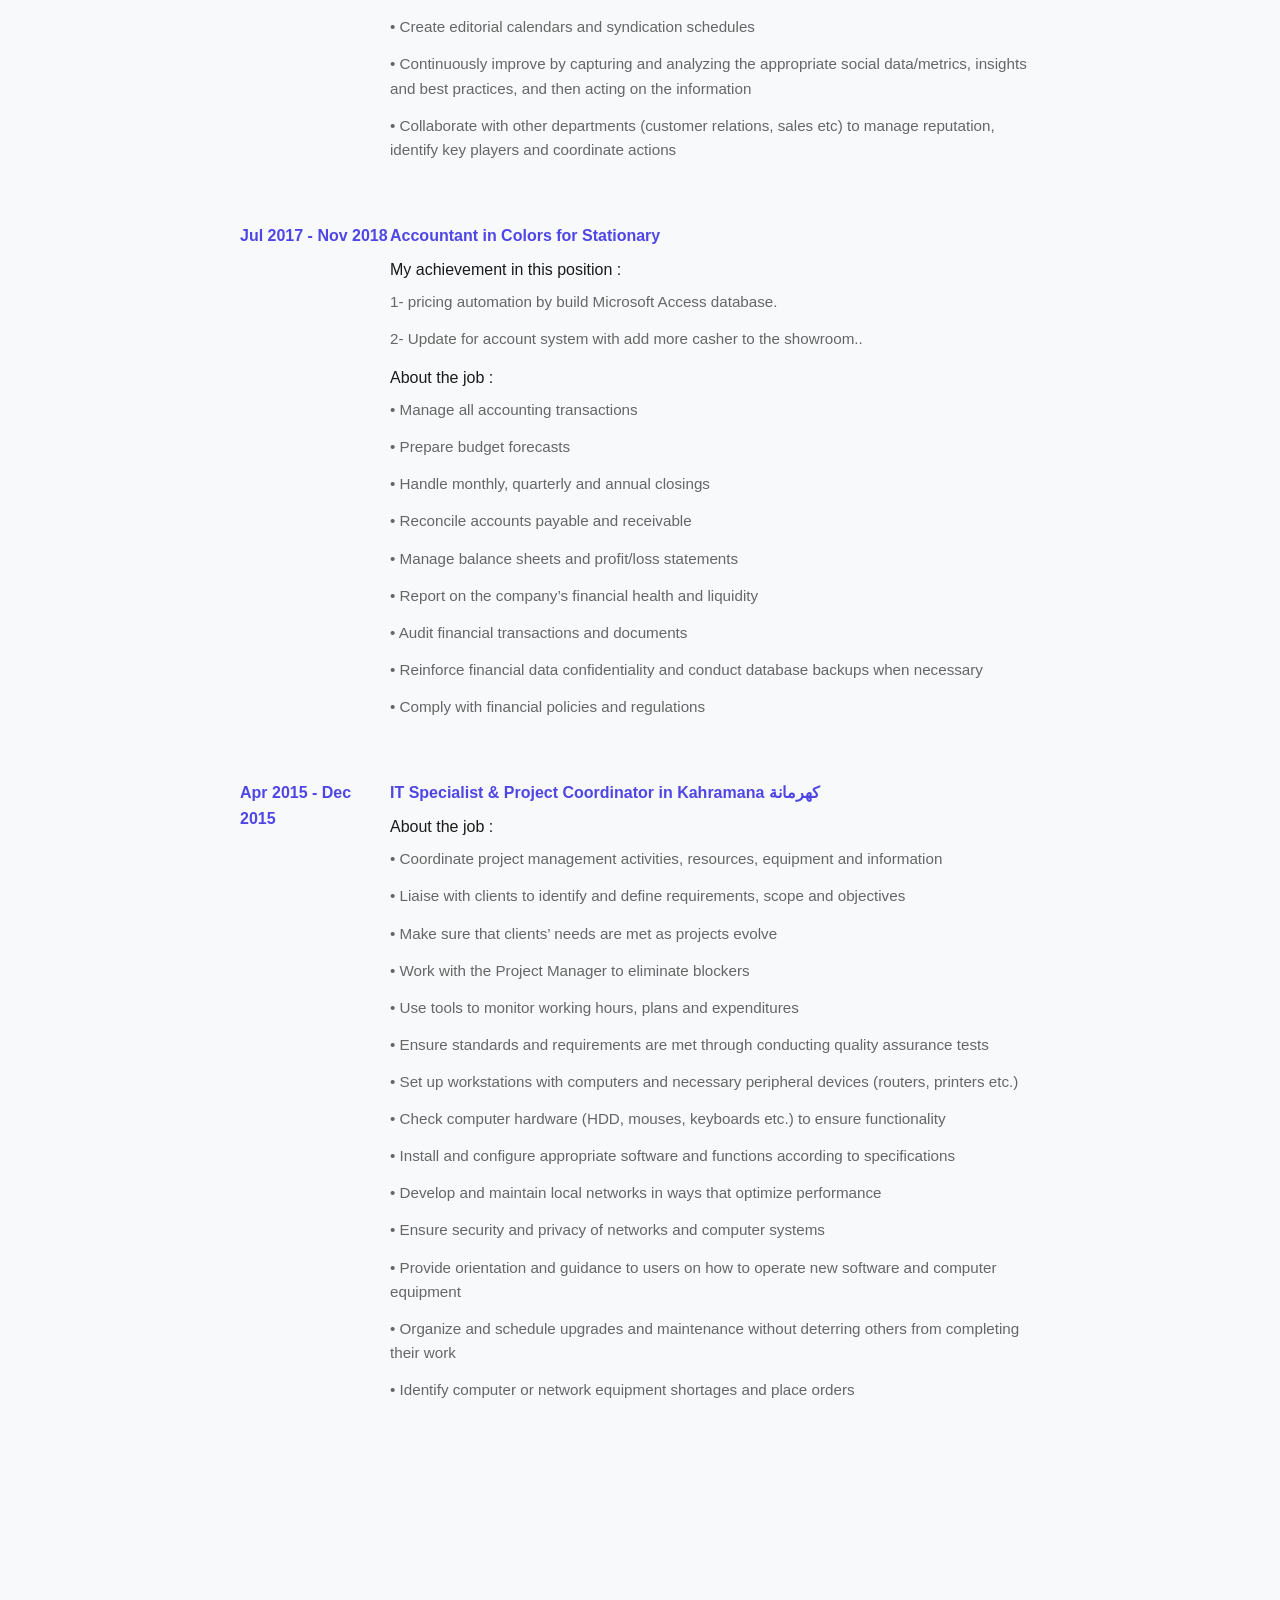
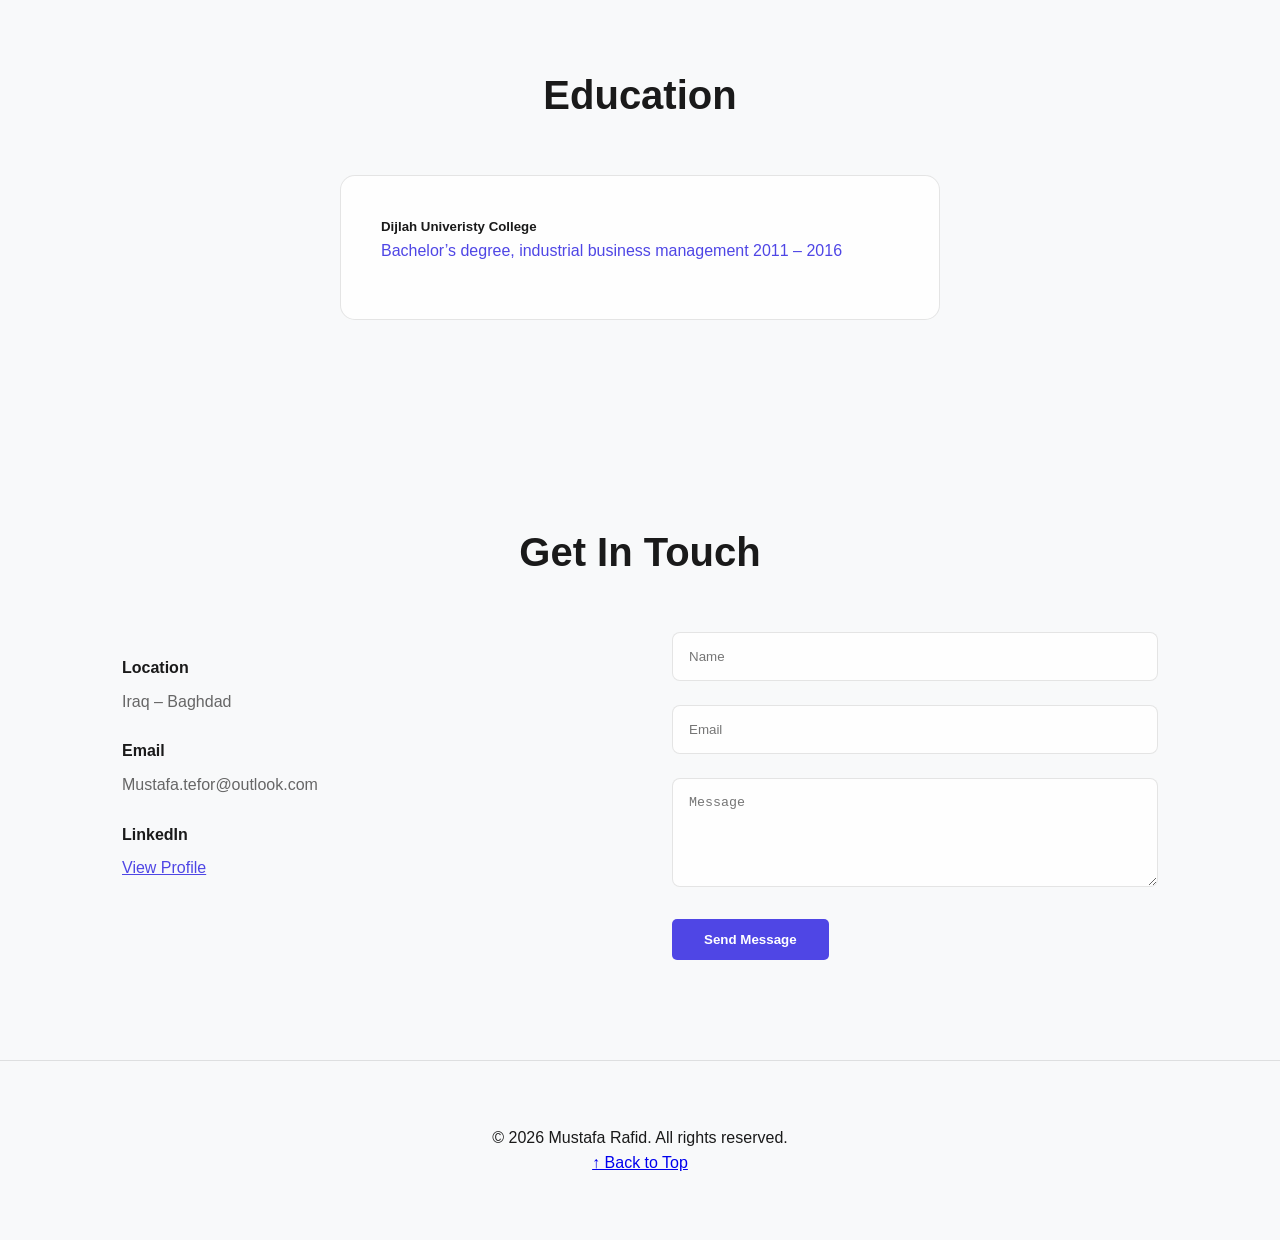
==== commit 1aa8f756: "Add files via upload" ====
--- a/index.html
+++ b/index.html
@@ -1,466 +1,466 @@
-<!DOCTYPE html>
-<html lang="en" data-theme="light">
-
-<head>
-    <meta charset="UTF-8">
-    <meta name="viewport" content="width=device-width, initial-scale=1.0">
-    <title>Mustafa Rafid | Senior Project Coordinator</title>
-    <meta name="description"
-        content="Portfolio of Mustafa Rafid, a Senior Project Coordinator with over 15 years of experience in project management, digital marketing, and business operations.">
-    <link
-        href="https://fonts.googleapis.com/css2?family=Inter:wght@300;400;600;700&family=Poppins:wght@400;600&display=swap"
-        rel="stylesheet">
-    <link rel="stylesheet" href="css/style.css">
-    <!-- FontAwesome for Social Icons -->
-    <link rel="stylesheet" href="https://cdnjs.cloudflare.com/ajax/libs/font-awesome/6.0.0/css/all.min.css">
-</head>
-
-<body>
-    <canvas id="bg-canvas"></canvas>
-
-    <nav class="navbar">
-        <div class="container">
-            <a href="index.html" class="logo-link"><img src="images/logo.png" alt="MR Logo" class="logo-img"></a>
-            <ul class="nav-links">
-                <li><a href="index.html">Home</a></li>
-                <li><a href="portfolio/index.html">Portfolio</a></li>
-                <li><a href="projects/index.html">Projects</a></li>
-                <li><a href="blog/index.html">Blog</a></li>
-                <li><a href="Books/index.html">Books</a></li>
-            </ul>
-            <div class="theme-toggle" id="theme-toggle">
-                <svg class="sun" xmlns="http://www.w3.org/2000/svg" width="24" height="24" viewBox="0 0 24 24"
-                    fill="none" stroke="currentColor" stroke-width="2" stroke-linecap="round" stroke-linejoin="round">
-                    <circle cx="12" cy="12" r="5"></circle>
-                    <line x1="12" y1="1" x2="12" y2="3"></line>
-                    <line x1="12" y1="21" x2="12" y2="23"></line>
-                    <line x1="4.22" y1="4.22" x2="5.64" y2="5.64"></line>
-                    <line x1="18.36" y1="18.36" x2="19.78" y2="19.78"></line>
-                    <line x1="1" y1="12" x2="3" y2="12"></line>
-                    <line x1="21" y1="12" x2="23" y2="12"></line>
-                    <line x1="4.22" y1="19.78" x2="5.64" y2="18.36"></line>
-                    <line x1="18.36" y1="5.64" x2="19.78" y2="4.22"></line>
-                </svg>
-                <svg class="moon" xmlns="http://www.w3.org/2000/svg" width="24" height="24" viewBox="0 0 24 24"
-                    fill="none" stroke="currentColor" stroke-width="2" stroke-linecap="round" stroke-linejoin="round">
-                    <path d="M21 12.79A9 9 0 1 1 11.21 3 7 7 0 0 0 21 12.79z"></path>
-                </svg>
-            </div>
-            <div class="hamburger">
-                <span></span><span></span><span></span>
-            </div>
-        </div>
-    </nav>
-
-    <section class="hero" id="home">
-        <div class="container grid">
-            <div class="hero-content reveal">
-                <h1 class="glitch">Mustafa Rafid</h1>
-                <h2 class="role">Sales & Marketing | Project Management | Quality Management | Customer Loyalty |
-                    Accounting</h2>
-                <p class="intro">15+ years simplifying complex operations and delivering results in Telecom & Business.
-                </p>
-                <div class="hero-btns">
-                    <a href="#projects" class="btn btn-primary">View Projects</a>
-                    <a href="#contact" class="btn btn-outline">Contact Me</a>
-                </div>
-                <div class="hero-socials">
-                    <a href="https://www.linkedin.com/in/mustafa-rafid-al-sheikhly" target="_blank"
-                        title="Mustafa rafid Profile"><i class="fab fa-linkedin"></i></a>
-                    <a href="mailto:Mustafa.tefor@outlook.com" title="Email"><i class="fas fa-envelope"></i></a>
-                    <a href="#blog" title="Blog"><i class="fas fa-rss"></i></a>
-                </div>
-            </div>
-            <div class="hero-image reveal">
-                <div class="img-wrapper">
-                    <img src="images/portrait_standing.png" alt="Mustafa Rafid Standing">
-                </div>
-            </div>
-
-        </div>
-    </section>
-
-    <section class="about section" id="about">
-        <div class="container grid">
-            <div class="about-image reveal">
-                <div class="img-wrapper">
-                    <img src="images/portrait_desk.png" alt="Mustafa Rafid at Desk">
-                </div>
-            </div>
-            <div class="about-text reveal">
-                <h3 class="section-title">About</h3>
-                <p>Experienced Social Media Marketing Manager with a demonstrated history of working in the IT industry.
-                    Skilled in Accounting, , IT Service Management, with a Bachelor's degree focused in Industrial
-                    Business Management from Dijlah University College</p>
-                <div class="objective-card">
-                    <h4>Core Value</h4>
-                    <p>Leveraging cross-functional expertise in management, sales, and technology to build customer
-                        loyalty, optimize processes, and deliver quality.</p>
-                </div>
-            </div>
-        </div>
-    </section>
-
-    <section class="skills section" id="skills">
-        <div class="container">
-            <h3 class="section-title text-center">Expertise</h3>
-
-            <div class="stats-grid reveal" style="margin-bottom: 4rem;">
-                <div class="stat-card">
-                    <div class="stat-number">15+</div>
-                    <div class="stat-label">Years Experience</div>
-                </div>
-
-                <div class="stat-card">
-                    <div class="stat-number">100%</div>
-                    <div class="stat-label">Client Satisfaction</div>
-                </div>
-            </div>
-
-            <div class="grid">
-                <div class="skill-column reveal">
-                    <h4>Skills</h4>
-                    <ul style="list-style: none; color: var(--text-muted); padding-left: 0;">
-                        <li style="margin-bottom: 0.5rem;"><i class="fab fa-microsoft"
-                                style="color: var(--accent); margin-right: 8px; width: 20px; text-align: center;"></i>
-                            Microsoft Office</li>
-                        <li style="margin-bottom: 0.5rem;"><i class="fas fa-paint-brush"
-                                style="color: var(--accent); margin-right: 8px; width: 20px; text-align: center;"></i>
-                            Adobe Photoshop</li>
-                        <li style="margin-bottom: 0.5rem;"><i class="fas fa-globe-americas"
-                                style="color: var(--accent); margin-right: 8px; width: 20px; text-align: center;"></i> Q
-                            GIS</li>
-                        <li style="margin-bottom: 0.5rem;"><i class="fas fa-users"
-                                style="color: var(--accent); margin-right: 8px; width: 20px; text-align: center;"></i>
-                            Interpersonal Skills</li>
-                        <li style="margin-bottom: 0.5rem;"><i class="fas fa-user-tie"
-                                style="color: var(--accent); margin-right: 8px; width: 20px; text-align: center;"></i>
-                            Team Leadership</li>
-                        <li style="margin-bottom: 0.5rem;"><i class="fas fa-building"
-                                style="color: var(--accent); margin-right: 8px; width: 20px; text-align: center;"></i>
-                            Organizational Culture</li>
-                    </ul>
-                </div>
-                <div class="skill-column reveal">
-                    <h4>Expertise</h4>
-                    <ul style="list-style: none; color: var(--text-muted); padding-left: 0;">
-                        <li style="margin-bottom: 0.5rem;"><i class="fas fa-chess-knight"
-                                style="color: var(--accent); margin-right: 8px; width: 20px; text-align: center;"></i>
-                            Business Strategy</li>
-                        <li style="margin-bottom: 0.5rem;"><i class="fas fa-chart-line"
-                                style="color: var(--accent); margin-right: 8px; width: 20px; text-align: center;"></i>
-                            Sales Coaching</li>
-                        <li style="margin-bottom: 0.5rem;"><i class="fas fa-headset"
-                                style="color: var(--accent); margin-right: 8px; width: 20px; text-align: center;"></i>
-                            Support Management</li>
-                        <li style="margin-bottom: 0.5rem;"><i class="fas fa-comments-dollar"
-                                style="color: var(--accent); margin-right: 8px; width: 20px; text-align: center;"></i>
-                            Management Consulting</li>
-                        <li style="margin-bottom: 0.5rem;"><i class="fas fa-certificate"
-                                style="color: var(--accent); margin-right: 8px; width: 20px; text-align: center;"></i>
-                            ISO 9001:2015 Internal Auditor</li>
-                    </ul>
-                </div>
-            </div>
-        </div>
-    </section>
-
-    <section class="projects section" id="projects">
-        <div class="container">
-            <h3 class="section-title text-center">Key Projects</h3>
-            <div class="projects-grid">
-                <article class="project-card reveal">
-                    <div class="project-info">
-                        <h4>system contract management</h4>
-                        <p>Create a system contract management for auditing change order and tracking the contract
-                            budget .</p>
-                    </div>
-                </article>
-                <article class="project-card reveal">
-                    <div class="project-info">
-                        <h4>Activation Hotspot cards process</h4>
-                        <p>Development the Activation Hotspot cards process (awarded a certificate of achievement) and
-                            customer service process model.</p>
-                    </div>
-                </article>
-                <article class="project-card reveal">
-                    <div class="project-info">
-                        <h4>Pricing Automation</h4>
-                        <p>Pricing automation by build Microsoft Access database and update for account system.</p>
-                    </div>
-                </article>
-            </div>
-        </div>
-    </section>
-
-    <section class="projects section" id="certifications">
-        <div class="container">
-            <h3 class="section-title text-center">Certifications & Achievements</h3>
-            <div class="projects-grid">
-                <article class="project-card reveal">
-                    <div class="project-info">
-                        <h4>ISO 9001:2015 Quality Management Systems Auditor</h4>
-                        <p>Certified Internal Quality Auditor by COSQC, Iraq (Certificate No. 1557).</p>
-
-                    </div>
-                </article>
-                <article class="project-card reveal">
-                    <div class="project-info">
-                        <h4>PMP Project Management - Fundamental</h4>
-                    </div>
-                </article>
-                <article class="project-card reveal">
-                    <div class="project-info">
-                        <h4>Become a Sales Manager (learning path)</h4>
-                    </div>
-                </article>
-                <article class="project-card reveal">
-                    <div class="project-info">
-                        <h4>Become a Marketing Manager (learning path)</h4>
-                    </div>
-                </article>
-                <article class="project-card reveal">
-                    <div class="project-info">
-                        <h4>Service Innovation</h4>
-                    </div>
-                </article>
-                <article class="project-card reveal">
-                    <div class="project-info">
-                        <h4>Lean Six Sigma White Belt Certification</h4>
-                    </div>
-                </article>
-                <article class="project-card reveal">
-                    <div class="project-info">
-                        <h4>Fundamentals of digital marketing</h4>
-                    </div>
-                </article>
-                <article class="project-card reveal">
-                    <div class="project-info">
-                        <h4>Financial Accounting</h4>
-                    </div>
-                </article>
-                <article class="project-card reveal">
-                    <div class="project-info">
-                        <h4>Supply Chain Foundations: Project Management</h4>
-                    </div>
-                </article>
-            </div>
-        </div>
-    </section>
-
-    <section class="experience section" id="experience">
-        <div class="container">
-            <h3 class="section-title text-center">Professional Experience</h3>
-            <div class="reveal" style="text-align: center; margin-bottom: 4rem;">
-                <img src="images/team_illustration.png" alt="Team Work Illustration"
-                    style="max-width: 600px; width: 100%; border-radius: 20px; filter: drop-shadow(0 10px 20px rgba(0,0,0,0.2));">
-            </div>
-            <div class="timeline">
-                <div class="timeline-item reveal">
-                    <div class="timeline-date">(Current)</div>
-                    <div class="timeline-content">
-                        <h4>Sr.Project Coordinator Management Office in AL-Watani by Earthlink</h4>
-                        <p>My achievement in this position : Create a system contract management for auditing change
-                            order and tracking the contract budget .</p>
-                        <p>About the job :</p>
-                        <ul>
-                            <li>•Assist project managers in the finalization of projects assigned according to deadlines
-                                and within budget and as per customer expectation achieving customer satisfaction and
-                                required SLAs and quality standards.</li>
-                            <li>•Monitor and review projects costs and make sure they are well managed, monitor cost
-                                sheets for each project and provide findings to project manager assigned.</li>
-                            <li>•Analyze distribution of resources and coordinating the efforts of team members and
-                                third-party contractors or consultants in order to deliver projects according to plan.
-                            </li>
-                            <li>•Track project deliverables using appropriate tools.</li>
-                            <li>•Ensure all quality assurance measures are in place to achieve deliverables as per
-                                quality standards.</li>
-                            <li>•Identify, manage and mitigate risks.</li>
-                            <li>•Anticipate and catch deviations from a plan or schedule early and keep all stakeholders
-                                informed.</li>
-                            <li>•Coordinate with other department to facilitate site survey process.</li>
-                            <li>•Create Daily Reports to team leader and send reports to PMO Team.</li>
-                        </ul>
-                    </div>
-                </div>
-                <div class="timeline-item reveal">
-                    <div class="timeline-date">14-spt 2020</div>
-                    <div class="timeline-content">
-                        <h4>Sr. Sales & Customer Service in EarthLink Telecommunications</h4>
-                        <p>My achievement in this position :</p>
-                        <ul>
-                            <li>1- Development the Activation Hotspot cards process. (I was awarded a certificate of
-                                achievement)</li>
-                            <li>2- Make a process model for the customer service .</li>
-                            <li>3- Training sales staff for all branches in Iraq.</li>
-                        </ul>
-                        <p>About the job :</p>
-                        <ul>
-                            <li>• Find out and comply to customer's needs.</li>
-                            <li>• Smartly achieves the monthly target that is assigned by the team leader.</li>
-                            <li>• Prepares the PSI report daily (Purchase, sales and inventory).</li>
-                            <li>• Make the daily cash deposits for amounts and match them with the actual sales report &
-                                register closing with team leader.</li>
-                            <li>• Preparing the needed reports, daily, weekly, monthly.</li>
-                            <li>• Record the customers’ order daily to the team leader.</li>
-                            <li>• Recognizes and monitor security issues.</li>
-                            <li>• Complies with all regulations issued by the team leader.</li>
-                            <li>• Applies some services to the customers such as software information, updates, and
-                                configurations.</li>
-                            <li>• Helps the customers with the first technical support.</li>
-                            <li>• Responds promptly to the customers inquiries.</li>
-                            <li>• Obtains all relevant information to handle the customers’ inquiries and complaints.
-                            </li>
-                            <li>• Conveys the customers’ complaints to the team leader.</li>
-                            <li>• Directs requests and unresolved issues to the team leader.</li>
-                            <li>• Being a mentor to all newcomers during probation period.</li>
-                            <li>• Support all the EarthLink’s future projects (FFTH, Hotspot, a new product, etc.)</li>
-                        </ul>
-                    </div>
-                </div>
-                <div class="timeline-item reveal">
-                    <div class="timeline-date">Nov 2018 - Sep 2020</div>
-                    <div class="timeline-content">
-                        <h4>Social Media Marketing Specialist in Colors for Stationary</h4>
-                        <p>My achievement in this position :</p>
-                        <ul>
-                            <li>1- improve the social media content.</li>
-                            <li>2- create new content channels with our customer.</li>
-                            <li>3- Providing the sales representatives with iPads that contain all product photos with
-                                prices .</li>
-                        </ul>
-                        <p>About the job :</p>
-                        <ul>
-                            <li>• Build and execute social media strategy through competitive research, platform
-                                determination, benchmarking, messaging and audience identification</li>
-                            <li>• Generate, edit, publish and share daily content (original text, images, video ) that
-                                builds meaningful connections and encourages community members to take action</li>
-                            <li>• Set up and optimize company pages within each platform to increase the visibility of
-                                company’s social content</li>
-                            <li>• Moderate all user-generated content in line with the moderation policy for each
-                                community</li>
-                            <li>• Create editorial calendars and syndication schedules</li>
-                            <li>• Continuously improve by capturing and analyzing the appropriate social data/metrics,
-                                insights and best practices, and then acting on the information</li>
-                            <li>• Collaborate with other departments (customer relations, sales etc) to manage
-                                reputation, identify key players and coordinate actions</li>
-                        </ul>
-                    </div>
-                </div>
-                <div class="timeline-item reveal">
-                    <div class="timeline-date">Jul 2017 - Nov 2018</div>
-                    <div class="timeline-content">
-                        <h4>Accountant in Colors for Stationary</h4>
-                        <p>My achievement in this position :</p>
-                        <ul>
-                            <li>1- pricing automation by build Microsoft Access database.</li>
-                            <li>2- Update for account system with add more casher to the showroom..</li>
-                        </ul>
-                        <p>About the job :</p>
-                        <ul>
-                            <li>• Manage all accounting transactions</li>
-                            <li>• Prepare budget forecasts</li>
-                            <li>• Handle monthly, quarterly and annual closings</li>
-                            <li>• Reconcile accounts payable and receivable</li>
-                            <li>• Manage balance sheets and profit/loss statements</li>
-                            <li>• Report on the company’s financial health and liquidity</li>
-                            <li>• Audit financial transactions and documents</li>
-                            <li>• Reinforce financial data confidentiality and conduct database backups when necessary
-                            </li>
-                            <li>• Comply with financial policies and regulations</li>
-                        </ul>
-                    </div>
-                </div>
-                <div class="timeline-item reveal">
-                    <div class="timeline-date">Apr 2015 - Dec 2015</div>
-                    <div class="timeline-content">
-                        <h4>IT Specialist & Project Coordinator in Kahramana كهرمانة</h4>
-                        <p>About the job :</p>
-                        <ul>
-                            <li>• Coordinate project management activities, resources, equipment and information</li>
-                            <li>• Liaise with clients to identify and define requirements, scope and objectives</li>
-                            <li>• Make sure that clients’ needs are met as projects evolve</li>
-                            <li>• Work with the Project Manager to eliminate blockers</li>
-                            <li>• Use tools to monitor working hours, plans and expenditures</li>
-                            <li>• Ensure standards and requirements are met through conducting quality assurance tests
-                            </li>
-                            <li>• Set up workstations with computers and necessary peripheral devices (routers, printers
-                                etc.)</li>
-                            <li>• Check computer hardware (HDD, mouses, keyboards etc.) to ensure functionality</li>
-                            <li>• Install and configure appropriate software and functions according to specifications
-                            </li>
-                            <li>• Develop and maintain local networks in ways that optimize performance</li>
-                            <li>• Ensure security and privacy of networks and computer systems</li>
-                            <li>• Provide orientation and guidance to users on how to operate new software and computer
-                                equipment</li>
-                            <li>• Organize and schedule upgrades and maintenance without deterring others from
-                                completing their work</li>
-                            <li>• Identify computer or network equipment shortages and place orders</li>
-                        </ul>
-                    </div>
-                </div>
-            </div>
-        </div>
-    </section>
-
-    <section class="services section" id="education">
-        <div class="container">
-            <h3 class="section-title text-center">Education</h3>
-            <div class="services-grid" style="display: flex; justify-content: center;">
-                <div class="service-card reveal" style="max-width: 600px; width: 100%;">
-                    <h5>Dijlah Univeristy College</h5>
-                    <p class="company" style="color: var(--accent); margin-bottom: 1rem;">Bachelor’s degree, industrial
-                        business management 2011 – 2016</p>
-                </div>
-            </div>
-        </div>
-    </section>
-
-    <section class="contact section" id="contact">
-        <div class="container">
-            <h3 class="section-title text-center">Get In Touch</h3>
-            <div class="contact-wrapper grid">
-                <div class="contact-info reveal">
-                    <div class="info-item">
-                        <h4>Location</h4>
-                        <p>Iraq – Baghdad</p>
-                    </div>
-                    <div class="info-item">
-                        <h4>Email</h4>
-                        <p><a href="mailto:Mustafa.tefor@outlook.com"
-                                style="color: var(--text-muted); text-decoration: none;">Mustafa.tefor@outlook.com</a>
-                        </p>
-                    </div>
-                    <div class="info-item">
-                        <h4>LinkedIn</h4>
-                        <p><a href="https://www.linkedin.com/in/mustafa-rafid-al-sheikhly" target="_blank"
-                                style="color: var(--accent);">View Profile</a></p>
-                    </div>
-                </div>
-                <form class="contact-form reveal">
-                    <div class="form-group">
-                        <input type="text" placeholder="Name" required>
-                    </div>
-                    <div class="form-group">
-                        <input type="email" placeholder="Email" required>
-                    </div>
-                    <div class="form-group">
-                        <textarea placeholder="Message" rows="5" required></textarea>
-                    </div>
-                    <button type="submit" class="btn btn-primary">Send Message</button>
-                </form>
-            </div>
-        </div>
-    </section>
-
-    <footer class="footer">
-        <div class="container">
-            <p>&copy; 2026 Mustafa Rafid. All rights reserved.</p>
-            <a href="#home" class="back-to-top">↑ Back to Top</a>
-        </div>
-    </footer>
-
-    <script src="js/script.js"></script>
-</body>
-
-</html>
+<!DOCTYPE html>
+<html lang="en" data-theme="light">
+
+<head>
+    <meta charset="UTF-8">
+    <meta name="viewport" content="width=device-width, initial-scale=1.0">
+    <title>Mustafa Rafid | Senior Project Coordinator</title>
+    <meta name="description"
+        content="Portfolio of Mustafa Rafid, a Senior Project Coordinator with over 15 years of experience in project management, digital marketing, and business operations.">
+    <link
+        href="https://fonts.googleapis.com/css2?family=Inter:wght@300;400;600;700&family=Poppins:wght@400;600&display=swap"
+        rel="stylesheet">
+    <link rel="stylesheet" href="css/style.css">
+    <!-- FontAwesome for Social Icons -->
+    <link rel="stylesheet" href="https://cdnjs.cloudflare.com/ajax/libs/font-awesome/6.0.0/css/all.min.css">
+</head>
+
+<body>
+    <canvas id="bg-canvas"></canvas>
+
+    <nav class="navbar">
+        <div class="container">
+            <a href="index.html" class="logo-link"><img src="images/logo.png" alt="MR Logo" class="logo-img"></a>
+            <ul class="nav-links">
+                <li><a href="index.html">Home</a></li>
+                <li><a href="portfolio/index.html">Portfolio</a></li>
+                <li><a href="projects/index.html">Projects</a></li>
+                <li><a href="blog/index.html">Blog</a></li>
+                <li><a href="Books/index.html">Books</a></li>
+            </ul>
+            <div class="theme-toggle" id="theme-toggle">
+                <svg class="sun" xmlns="http://www.w3.org/2000/svg" width="24" height="24" viewBox="0 0 24 24"
+                    fill="none" stroke="currentColor" stroke-width="2" stroke-linecap="round" stroke-linejoin="round">
+                    <circle cx="12" cy="12" r="5"></circle>
+                    <line x1="12" y1="1" x2="12" y2="3"></line>
+                    <line x1="12" y1="21" x2="12" y2="23"></line>
+                    <line x1="4.22" y1="4.22" x2="5.64" y2="5.64"></line>
+                    <line x1="18.36" y1="18.36" x2="19.78" y2="19.78"></line>
+                    <line x1="1" y1="12" x2="3" y2="12"></line>
+                    <line x1="21" y1="12" x2="23" y2="12"></line>
+                    <line x1="4.22" y1="19.78" x2="5.64" y2="18.36"></line>
+                    <line x1="18.36" y1="5.64" x2="19.78" y2="4.22"></line>
+                </svg>
+                <svg class="moon" xmlns="http://www.w3.org/2000/svg" width="24" height="24" viewBox="0 0 24 24"
+                    fill="none" stroke="currentColor" stroke-width="2" stroke-linecap="round" stroke-linejoin="round">
+                    <path d="M21 12.79A9 9 0 1 1 11.21 3 7 7 0 0 0 21 12.79z"></path>
+                </svg>
+            </div>
+            <div class="hamburger">
+                <span></span><span></span><span></span>
+            </div>
+        </div>
+    </nav>
+
+    <section class="hero" id="home">
+        <div class="container grid">
+            <div class="hero-content reveal">
+                <h1 class="glitch">Mustafa Rafid</h1>
+                <h2 class="role">Sales & Marketing | Project Management | Quality Management | Customer Loyalty |
+                    Accounting</h2>
+                <p class="intro">15+ years simplifying complex operations and delivering results in Telecom & Business.
+                </p>
+                <div class="hero-btns">
+                    <a href="#projects" class="btn btn-primary">View Projects</a>
+                    <a href="#contact" class="btn btn-outline">Contact Me</a>
+                </div>
+                <div class="hero-socials">
+                    <a href="https://www.linkedin.com/in/mustafa-rafid-al-sheikhly" target="_blank"
+                        title="Mustafa rafid Profile"><i class="fab fa-linkedin"></i></a>
+                    <a href="mailto:Mustafa.tefor@outlook.com" title="Email"><i class="fas fa-envelope"></i></a>
+                    <a href="#blog" title="Blog"><i class="fas fa-rss"></i></a>
+                </div>
+            </div>
+            <div class="hero-image reveal">
+                <div class="img-wrapper">
+                    <img src="images/portrait_standing.png" alt="Mustafa Rafid Standing">
+                </div>
+            </div>
+
+        </div>
+    </section>
+
+    <section class="about section" id="about">
+        <div class="container grid">
+            <div class="about-image reveal">
+                <div class="img-wrapper">
+                    <img src="images/portrait_desk.png" alt="Mustafa Rafid at Desk">
+                </div>
+            </div>
+            <div class="about-text reveal">
+                <h3 class="section-title">About</h3>
+                <p>Experienced Social Media Marketing Manager with a demonstrated history of working in the IT industry.
+                    Skilled in Accounting, , IT Service Management, with a Bachelor's degree focused in Industrial
+                    Business Management from Dijlah University College</p>
+                <div class="objective-card">
+                    <h4>Core Value</h4>
+                    <p>Leveraging cross-functional expertise in management, sales, and technology to build customer
+                        loyalty, optimize processes, and deliver quality.</p>
+                </div>
+            </div>
+        </div>
+    </section>
+
+    <section class="skills section" id="skills">
+        <div class="container">
+            <h3 class="section-title text-center">Expertise</h3>
+
+            <div class="stats-grid reveal" style="margin-bottom: 4rem;">
+                <div class="stat-card">
+                    <div class="stat-number">15+</div>
+                    <div class="stat-label">Years Experience</div>
+                </div>
+
+                <div class="stat-card">
+                    <div class="stat-number">100%</div>
+                    <div class="stat-label">Client Satisfaction</div>
+                </div>
+            </div>
+
+            <div class="grid">
+                <div class="skill-column reveal">
+                    <h4>Skills</h4>
+                    <ul style="list-style: none; color: var(--text-muted); padding-left: 0;">
+                        <li style="margin-bottom: 0.5rem;"><i class="fab fa-microsoft"
+                                style="color: var(--accent); margin-right: 8px; width: 20px; text-align: center;"></i>
+                            Microsoft Office</li>
+                        <li style="margin-bottom: 0.5rem;"><i class="fas fa-paint-brush"
+                                style="color: var(--accent); margin-right: 8px; width: 20px; text-align: center;"></i>
+                            Adobe Photoshop</li>
+                        <li style="margin-bottom: 0.5rem;"><i class="fas fa-globe-americas"
+                                style="color: var(--accent); margin-right: 8px; width: 20px; text-align: center;"></i> Q
+                            GIS</li>
+                        <li style="margin-bottom: 0.5rem;"><i class="fas fa-users"
+                                style="color: var(--accent); margin-right: 8px; width: 20px; text-align: center;"></i>
+                            Interpersonal Skills</li>
+                        <li style="margin-bottom: 0.5rem;"><i class="fas fa-user-tie"
+                                style="color: var(--accent); margin-right: 8px; width: 20px; text-align: center;"></i>
+                            Team Leadership</li>
+                        <li style="margin-bottom: 0.5rem;"><i class="fas fa-building"
+                                style="color: var(--accent); margin-right: 8px; width: 20px; text-align: center;"></i>
+                            Organizational Culture</li>
+                    </ul>
+                </div>
+                <div class="skill-column reveal">
+                    <h4>Expertise</h4>
+                    <ul style="list-style: none; color: var(--text-muted); padding-left: 0;">
+                        <li style="margin-bottom: 0.5rem;"><i class="fas fa-chess-knight"
+                                style="color: var(--accent); margin-right: 8px; width: 20px; text-align: center;"></i>
+                            Business Strategy</li>
+                        <li style="margin-bottom: 0.5rem;"><i class="fas fa-chart-line"
+                                style="color: var(--accent); margin-right: 8px; width: 20px; text-align: center;"></i>
+                            Sales Coaching</li>
+                        <li style="margin-bottom: 0.5rem;"><i class="fas fa-headset"
+                                style="color: var(--accent); margin-right: 8px; width: 20px; text-align: center;"></i>
+                            Support Management</li>
+                        <li style="margin-bottom: 0.5rem;"><i class="fas fa-comments-dollar"
+                                style="color: var(--accent); margin-right: 8px; width: 20px; text-align: center;"></i>
+                            Management Consulting</li>
+                        <li style="margin-bottom: 0.5rem;"><i class="fas fa-certificate"
+                                style="color: var(--accent); margin-right: 8px; width: 20px; text-align: center;"></i>
+                            ISO 9001:2015 Internal Auditor</li>
+                    </ul>
+                </div>
+            </div>
+        </div>
+    </section>
+
+    <section class="projects section" id="projects">
+        <div class="container">
+            <h3 class="section-title text-center">Key Projects</h3>
+            <div class="projects-grid">
+                <article class="project-card reveal">
+                    <div class="project-info">
+                        <h4>system contract management</h4>
+                        <p>Create a system contract management for auditing change order and tracking the contract
+                            budget .</p>
+                    </div>
+                </article>
+                <article class="project-card reveal">
+                    <div class="project-info">
+                        <h4>Activation Hotspot cards process</h4>
+                        <p>Development the Activation Hotspot cards process (awarded a certificate of achievement) and
+                            customer service process model.</p>
+                    </div>
+                </article>
+                <article class="project-card reveal">
+                    <div class="project-info">
+                        <h4>Pricing Automation</h4>
+                        <p>Pricing automation by build Microsoft Access database and update for account system.</p>
+                    </div>
+                </article>
+            </div>
+        </div>
+    </section>
+
+    <section class="projects section" id="certifications">
+        <div class="container">
+            <h3 class="section-title text-center">Certifications & Achievements</h3>
+            <div class="projects-grid">
+                <article class="project-card reveal">
+                    <div class="project-info">
+                        <h4>ISO 9001:2015 Quality Management Systems Auditor</h4>
+                        <p>Certified Internal Quality Auditor by COSQC, Iraq (Certificate No. 1557).</p>
+
+                    </div>
+                </article>
+                <article class="project-card reveal">
+                    <div class="project-info">
+                        <h4>PMP Project Management - Fundamental</h4>
+                    </div>
+                </article>
+                <article class="project-card reveal">
+                    <div class="project-info">
+                        <h4>Become a Sales Manager (learning path)</h4>
+                    </div>
+                </article>
+                <article class="project-card reveal">
+                    <div class="project-info">
+                        <h4>Become a Marketing Manager (learning path)</h4>
+                    </div>
+                </article>
+                <article class="project-card reveal">
+                    <div class="project-info">
+                        <h4>Service Innovation</h4>
+                    </div>
+                </article>
+                <article class="project-card reveal">
+                    <div class="project-info">
+                        <h4>Lean Six Sigma White Belt Certification</h4>
+                    </div>
+                </article>
+                <article class="project-card reveal">
+                    <div class="project-info">
+                        <h4>Fundamentals of digital marketing</h4>
+                    </div>
+                </article>
+                <article class="project-card reveal">
+                    <div class="project-info">
+                        <h4>Financial Accounting</h4>
+                    </div>
+                </article>
+                <article class="project-card reveal">
+                    <div class="project-info">
+                        <h4>Supply Chain Foundations: Project Management</h4>
+                    </div>
+                </article>
+            </div>
+        </div>
+    </section>
+
+    <section class="experience section" id="experience">
+        <div class="container">
+            <h3 class="section-title text-center">Professional Experience</h3>
+            <div class="reveal" style="text-align: center; margin-bottom: 4rem;">
+                <img src="images/team_illustration.png" alt="Team Work Illustration"
+                    style="max-width: 600px; width: 100%; border-radius: 20px; filter: drop-shadow(0 10px 20px rgba(0,0,0,0.2));">
+            </div>
+            <div class="timeline">
+                <div class="timeline-item reveal">
+                    <div class="timeline-date">(Current)</div>
+                    <div class="timeline-content">
+                        <h4>Sr.Project Coordinator Management Office in AL-Watani by Earthlink</h4>
+                        <p>My achievement in this position : Create a system contract management for auditing change
+                            order and tracking the contract budget .</p>
+                        <p>About the job :</p>
+                        <ul>
+                            <li>•Assist project managers in the finalization of projects assigned according to deadlines
+                                and within budget and as per customer expectation achieving customer satisfaction and
+                                required SLAs and quality standards.</li>
+                            <li>•Monitor and review projects costs and make sure they are well managed, monitor cost
+                                sheets for each project and provide findings to project manager assigned.</li>
+                            <li>•Analyze distribution of resources and coordinating the efforts of team members and
+                                third-party contractors or consultants in order to deliver projects according to plan.
+                            </li>
+                            <li>•Track project deliverables using appropriate tools.</li>
+                            <li>•Ensure all quality assurance measures are in place to achieve deliverables as per
+                                quality standards.</li>
+                            <li>•Identify, manage and mitigate risks.</li>
+                            <li>•Anticipate and catch deviations from a plan or schedule early and keep all stakeholders
+                                informed.</li>
+                            <li>•Coordinate with other department to facilitate site survey process.</li>
+                            <li>•Create Daily Reports to team leader and send reports to PMO Team.</li>
+                        </ul>
+                    </div>
+                </div>
+                <div class="timeline-item reveal">
+                    <div class="timeline-date">14-spt 2020</div>
+                    <div class="timeline-content">
+                        <h4>Sr. Sales & Customer Service in EarthLink Telecommunications</h4>
+                        <p>My achievement in this position :</p>
+                        <ul>
+                            <li>1- Development the Activation Hotspot cards process. (I was awarded a certificate of
+                                achievement)</li>
+                            <li>2- Make a process model for the customer service .</li>
+                            <li>3- Training sales staff for all branches in Iraq.</li>
+                        </ul>
+                        <p>About the job :</p>
+                        <ul>
+                            <li>• Find out and comply to customer's needs.</li>
+                            <li>• Smartly achieves the monthly target that is assigned by the team leader.</li>
+                            <li>• Prepares the PSI report daily (Purchase, sales and inventory).</li>
+                            <li>• Make the daily cash deposits for amounts and match them with the actual sales report &
+                                register closing with team leader.</li>
+                            <li>• Preparing the needed reports, daily, weekly, monthly.</li>
+                            <li>• Record the customers’ order daily to the team leader.</li>
+                            <li>• Recognizes and monitor security issues.</li>
+                            <li>• Complies with all regulations issued by the team leader.</li>
+                            <li>• Applies some services to the customers such as software information, updates, and
+                                configurations.</li>
+                            <li>• Helps the customers with the first technical support.</li>
+                            <li>• Responds promptly to the customers inquiries.</li>
+                            <li>• Obtains all relevant information to handle the customers’ inquiries and complaints.
+                            </li>
+                            <li>• Conveys the customers’ complaints to the team leader.</li>
+                            <li>• Directs requests and unresolved issues to the team leader.</li>
+                            <li>• Being a mentor to all newcomers during probation period.</li>
+                            <li>• Support all the EarthLink’s future projects (FFTH, Hotspot, a new product, etc.)</li>
+                        </ul>
+                    </div>
+                </div>
+                <div class="timeline-item reveal">
+                    <div class="timeline-date">Nov 2018 - Sep 2020</div>
+                    <div class="timeline-content">
+                        <h4>Social Media Marketing Specialist in Colors for Stationary</h4>
+                        <p>My achievement in this position :</p>
+                        <ul>
+                            <li>1- improve the social media content.</li>
+                            <li>2- create new content channels with our customer.</li>
+                            <li>3- Providing the sales representatives with iPads that contain all product photos with
+                                prices .</li>
+                        </ul>
+                        <p>About the job :</p>
+                        <ul>
+                            <li>• Build and execute social media strategy through competitive research, platform
+                                determination, benchmarking, messaging and audience identification</li>
+                            <li>• Generate, edit, publish and share daily content (original text, images, video ) that
+                                builds meaningful connections and encourages community members to take action</li>
+                            <li>• Set up and optimize company pages within each platform to increase the visibility of
+                                company’s social content</li>
+                            <li>• Moderate all user-generated content in line with the moderation policy for each
+                                community</li>
+                            <li>• Create editorial calendars and syndication schedules</li>
+                            <li>• Continuously improve by capturing and analyzing the appropriate social data/metrics,
+                                insights and best practices, and then acting on the information</li>
+                            <li>• Collaborate with other departments (customer relations, sales etc) to manage
+                                reputation, identify key players and coordinate actions</li>
+                        </ul>
+                    </div>
+                </div>
+                <div class="timeline-item reveal">
+                    <div class="timeline-date">Jul 2017 - Nov 2018</div>
+                    <div class="timeline-content">
+                        <h4>Accountant in Colors for Stationary</h4>
+                        <p>My achievement in this position :</p>
+                        <ul>
+                            <li>1- pricing automation by build Microsoft Access database.</li>
+                            <li>2- Update for account system with add more casher to the showroom..</li>
+                        </ul>
+                        <p>About the job :</p>
+                        <ul>
+                            <li>• Manage all accounting transactions</li>
+                            <li>• Prepare budget forecasts</li>
+                            <li>• Handle monthly, quarterly and annual closings</li>
+                            <li>• Reconcile accounts payable and receivable</li>
+                            <li>• Manage balance sheets and profit/loss statements</li>
+                            <li>• Report on the company’s financial health and liquidity</li>
+                            <li>• Audit financial transactions and documents</li>
+                            <li>• Reinforce financial data confidentiality and conduct database backups when necessary
+                            </li>
+                            <li>• Comply with financial policies and regulations</li>
+                        </ul>
+                    </div>
+                </div>
+                <div class="timeline-item reveal">
+                    <div class="timeline-date">Apr 2015 - Dec 2015</div>
+                    <div class="timeline-content">
+                        <h4>IT Specialist & Project Coordinator in Kahramana كهرمانة</h4>
+                        <p>About the job :</p>
+                        <ul>
+                            <li>• Coordinate project management activities, resources, equipment and information</li>
+                            <li>• Liaise with clients to identify and define requirements, scope and objectives</li>
+                            <li>• Make sure that clients’ needs are met as projects evolve</li>
+                            <li>• Work with the Project Manager to eliminate blockers</li>
+                            <li>• Use tools to monitor working hours, plans and expenditures</li>
+                            <li>• Ensure standards and requirements are met through conducting quality assurance tests
+                            </li>
+                            <li>• Set up workstations with computers and necessary peripheral devices (routers, printers
+                                etc.)</li>
+                            <li>• Check computer hardware (HDD, mouses, keyboards etc.) to ensure functionality</li>
+                            <li>• Install and configure appropriate software and functions according to specifications
+                            </li>
+                            <li>• Develop and maintain local networks in ways that optimize performance</li>
+                            <li>• Ensure security and privacy of networks and computer systems</li>
+                            <li>• Provide orientation and guidance to users on how to operate new software and computer
+                                equipment</li>
+                            <li>• Organize and schedule upgrades and maintenance without deterring others from
+                                completing their work</li>
+                            <li>• Identify computer or network equipment shortages and place orders</li>
+                        </ul>
+                    </div>
+                </div>
+            </div>
+        </div>
+    </section>
+
+    <section class="services section" id="education">
+        <div class="container">
+            <h3 class="section-title text-center">Education</h3>
+            <div class="services-grid" style="display: flex; justify-content: center;">
+                <div class="service-card reveal" style="max-width: 600px; width: 100%;">
+                    <h5>Dijlah Univeristy College</h5>
+                    <p class="company" style="color: var(--accent); margin-bottom: 1rem;">Bachelor’s degree, industrial
+                        business management 2011 – 2016</p>
+                </div>
+            </div>
+        </div>
+    </section>
+
+    <section class="contact section" id="contact">
+        <div class="container">
+            <h3 class="section-title text-center">Get In Touch</h3>
+            <div class="contact-wrapper grid">
+                <div class="contact-info reveal">
+                    <div class="info-item">
+                        <h4>Location</h4>
+                        <p>Iraq – Baghdad</p>
+                    </div>
+                    <div class="info-item">
+                        <h4>Email</h4>
+                        <p><a href="mailto:Mustafa.tefor@outlook.com"
+                                style="color: var(--text-muted); text-decoration: none;">Mustafa.tefor@outlook.com</a>
+                        </p>
+                    </div>
+                    <div class="info-item">
+                        <h4>LinkedIn</h4>
+                        <p><a href="https://www.linkedin.com/in/mustafa-rafid-al-sheikhly" target="_blank"
+                                style="color: var(--accent);">View Profile</a></p>
+                    </div>
+                </div>
+                <form class="contact-form reveal">
+                    <div class="form-group">
+                        <input type="text" placeholder="Name" required>
+                    </div>
+                    <div class="form-group">
+                        <input type="email" placeholder="Email" required>
+                    </div>
+                    <div class="form-group">
+                        <textarea placeholder="Message" rows="5" required></textarea>
+                    </div>
+                    <button type="submit" class="btn btn-primary">Send Message</button>
+                </form>
+            </div>
+        </div>
+    </section>
+
+    <footer class="footer">
+        <div class="container">
+            <p>&copy; 2026 Mustafa Rafid. All rights reserved.</p>
+            <a href="#home" class="back-to-top">↑ Back to Top</a>
+        </div>
+    </footer>
+
+    <script src="js/script.js"></script>
+</body>
+
+</html>
--- a/css/style.css
+++ b/css/style.css
@@ -0,0 +1,674 @@
+:root {
+    /* Dark Theme (Default) */
+    --bg-color: #0a0a0c;
+    --card-bg: rgba(22, 22, 26, 0.7);
+    /* More efficient transparent background */
+    --text-main: #f8f9fa;
+    --text-muted: #a0a0a8;
+    --accent: #6366f1;
+    --accent-hover: #4f46e5;
+    --border: rgba(255, 255, 255, 0.1);
+    --nav-bg: rgba(10, 10, 12, 0.8);
+}
+
+[data-theme="light"] {
+    --bg-color: #f8f9fa;
+    --card-bg: rgba(255, 255, 255, 0.8);
+    --text-main: #1a1a1a;
+    --text-muted: #666666;
+    --accent: #4f46e5;
+    --accent-hover: #3730a3;
+    --border: rgba(0, 0, 0, 0.1);
+    --nav-bg: rgba(248, 249, 250, 0.8);
+}
+
+* {
+    margin: 0;
+    padding: 0;
+    box-sizing: border-box;
+}
+
+html {
+    scroll-behavior: smooth;
+}
+
+body {
+    background-color: var(--bg-color);
+    color: var(--text-main);
+    font-family: 'Inter', sans-serif;
+    line-height: 1.6;
+    transition: background 0.3s ease;
+    overflow-x: hidden;
+    /* Prevent horizontal scroll */
+}
+
+/* Background Canvas */
+#bg-canvas {
+    position: fixed;
+    top: 0;
+    left: 0;
+    width: 100%;
+    height: 100%;
+    z-index: -1;
+    /* Behind everything */
+    pointer-events: none;
+    /* Let clicks pass through */
+}
+
+h1,
+h2,
+h3,
+h4,
+.logo {
+    font-family: 'Poppins', sans-serif;
+    font-weight: 600;
+}
+
+.container {
+    max-width: 1100px;
+    margin: 0 auto;
+    padding: 0 2rem;
+}
+
+.section {
+    padding: 100px 0;
+}
+
+.text-center {
+    text-align: center;
+}
+
+.grid {
+    display: grid;
+    grid-template-columns: 1fr 1fr;
+    gap: 4rem;
+    align-items: center;
+}
+
+/* Navbar */
+.navbar {
+    position: fixed;
+    top: 0;
+    width: 100%;
+    z-index: 1000;
+    background: var(--nav-bg);
+    backdrop-filter: blur(10px);
+    padding: 1.5rem 0;
+    border-bottom: 1px solid var(--border);
+}
+
+.navbar .container {
+    display: flex;
+    justify-content: space-between;
+    align-items: center;
+}
+
+.logo-link {
+    display: flex;
+    align-items: center;
+}
+
+.logo-img {
+    height: 80px;
+    /* Increased size */
+    width: auto;
+    transition: transform 0.3s;
+}
+
+.logo-img:hover {
+    transform: scale(1.1);
+}
+
+.nav-links {
+    display: flex;
+    list-style: none;
+    gap: 2rem;
+}
+
+.nav-links a {
+    text-decoration: none;
+    color: var(--text-main);
+    font-weight: 500;
+    font-size: 0.9rem;
+    transition: color 0.3s;
+}
+
+.nav-links a:hover {
+    color: var(--accent);
+}
+
+/* Theme Toggle */
+.theme-toggle {
+    cursor: pointer;
+    width: 24px;
+    height: 24px;
+}
+
+.theme-toggle svg {
+    color: var(--text-main);
+    display: none;
+}
+
+[data-theme="dark"] .moon {
+    display: block;
+}
+
+[data-theme="light"] .sun {
+    display: block;
+}
+
+/* Hamburger */
+.hamburger {
+    display: none;
+    flex-direction: column;
+    cursor: pointer;
+}
+
+.hamburger span {
+    width: 25px;
+    height: 3px;
+    background: var(--text-main);
+    margin: 2px 0;
+    transition: 0.3s;
+}
+
+/* Hero */
+.hero {
+    height: 100vh;
+    display: flex;
+    align-items: center;
+}
+
+.hero .container.grid {
+    align-items: center;
+}
+
+.hero h1 {
+    font-size: 3.5rem;
+    margin-bottom: 1rem;
+    letter-spacing: -2px;
+}
+
+.hero .role {
+    font-size: 1.2rem;
+    color: var(--accent);
+    margin-bottom: 1.5rem;
+}
+
+.hero-image .img-wrapper {
+    padding: 10px;
+    background: rgba(255, 255, 255, 0.03);
+    border-radius: 30px;
+}
+
+.hero-image img {
+    width: 100%;
+    border-radius: 20px;
+    filter: brightness(1.1);
+    box-shadow: 0 0 20px rgba(99, 102, 241, 0.2);
+}
+
+.ai-image {
+    position: relative;
+    overflow: hidden;
+}
+
+.ai-overlay {
+    position: absolute;
+    bottom: 30px;
+    left: 50%;
+    transform: translateX(-50%);
+    background: rgba(99, 102, 241, 0.85);
+    color: white;
+    padding: 8px 20px;
+    border-radius: 30px;
+    font-size: 0.85rem;
+    font-weight: 600;
+    backdrop-filter: blur(5px);
+    border: 1px solid rgba(255, 255, 255, 0.2);
+    white-space: nowrap;
+    animation: pulse 2s infinite;
+}
+
+@keyframes pulse {
+    0% {
+        box-shadow: 0 0 0 0 rgba(99, 102, 241, 0.4);
+    }
+
+    70% {
+        box-shadow: 0 0 0 10px rgba(99, 102, 241, 0);
+    }
+
+    100% {
+        box-shadow: 0 0 0 0 rgba(99, 102, 241, 0);
+    }
+}
+
+.hero .intro {
+    max-width: 600px;
+    font-size: 1.1rem;
+    color: var(--text-muted);
+    margin-bottom: 2.5rem;
+}
+
+.hero-btns {
+    display: flex;
+    gap: 1.5rem;
+    flex-wrap: wrap;
+    margin-bottom: 2rem;
+}
+
+.hero-socials {
+    display: flex;
+    gap: 1.5rem;
+    font-size: 1.5rem;
+}
+
+.hero-socials a {
+    color: var(--text-muted);
+    transition: 0.3s;
+}
+
+.hero-socials a:hover {
+    color: var(--accent);
+    transform: translateY(-3px);
+}
+
+.btn {
+    padding: 0.8rem 2rem;
+    border-radius: 5px;
+    text-decoration: none;
+    font-weight: 600;
+    transition: 0.3s;
+    display: inline-block;
+    cursor: pointer;
+    border: none;
+}
+
+.btn-sm {
+    padding: 0.5rem 1.5rem;
+    font-size: 0.9rem;
+}
+
+.btn-primary {
+    background: var(--accent);
+    color: white;
+}
+
+.btn-primary:hover {
+    background: var(--accent-hover);
+    transform: translateY(-2px);
+}
+
+.btn-outline {
+    border: 1px solid var(--border);
+    color: var(--text-main);
+    background: transparent;
+}
+
+.btn-outline:hover {
+    border-color: var(--accent);
+    color: var(--accent);
+    transform: translateY(-2px);
+}
+
+/* Cards & Layouts */
+.section-title {
+    font-size: 2.5rem;
+    margin-bottom: 3rem;
+}
+
+.img-wrapper {
+    position: relative;
+    padding: 15px;
+    background: rgba(255, 255, 255, 0.05);
+    border-radius: 25px;
+    backdrop-filter: blur(15px);
+    border: 1px solid rgba(255, 255, 255, 0.1);
+    box-shadow: 0 25px 50px -12px rgba(0, 0, 0, 0.5);
+}
+
+.about-image img {
+    width: 100%;
+    border-radius: 20px;
+    transition: transform 0.3s;
+}
+
+.about-image img:hover {
+    transform: scale(1.02);
+}
+
+.timeline-content ul {
+    list-style: none;
+    padding-left: 0;
+}
+
+.timeline-content li {
+    margin-bottom: 0.8rem;
+    color: var(--text-muted);
+    font-size: 0.95rem;
+}
+
+.timeline-content h4 {
+    color: var(--accent);
+    margin-bottom: 0.5rem;
+}
+
+.timeline-content p {
+    font-weight: 500;
+    margin-bottom: 0.5rem;
+}
+
+/* Projects Section specific */
+.project-img {
+    height: 200px;
+    width: 100%;
+    margin-bottom: 1.5rem;
+    border-radius: 10px;
+    overflow: hidden;
+}
+
+.project-img img {
+    width: 100%;
+    height: 100%;
+    object-fit: cover;
+    transition: transform 0.5s;
+}
+
+.project-card:hover .project-img img {
+    transform: scale(1.1);
+}
+
+/* Skill Bars */
+.skill-item {
+    margin-bottom: 1.5rem;
+}
+
+.skill-info {
+    display: flex;
+    justify-content: space-between;
+    margin-bottom: 0.5rem;
+    font-weight: 500;
+}
+
+.skill-bar {
+    height: 8px;
+    background: rgba(255, 255, 255, 0.1);
+    border-radius: 4px;
+    overflow: hidden;
+}
+
+.skill-progress {
+    height: 100%;
+    background: var(--accent);
+    border-radius: 4px;
+    width: 0;
+    transition: width 1.5s ease-in-out;
+}
+
+/* Stat Grid for Skills */
+.stats-grid {
+    display: grid;
+    grid-template-columns: repeat(auto-fit, minmax(200px, 1fr));
+    gap: 2rem;
+    margin-top: 3rem;
+}
+
+.stat-card {
+    background: rgba(99, 102, 241, 0.1);
+    padding: 2rem;
+    border-radius: 15px;
+    text-align: center;
+    border: 1px solid rgba(99, 102, 241, 0.2);
+}
+
+.stat-number {
+    font-size: 2.5rem;
+    font-weight: 700;
+    color: var(--accent);
+    margin-bottom: 0.5rem;
+}
+
+.objective-card {
+    background: var(--card-bg);
+    padding: 2rem;
+    border-radius: 15px;
+    margin-top: 2rem;
+    border-left: 4px solid var(--accent);
+    backdrop-filter: blur(5px);
+}
+
+.skills-grid,
+.projects-grid,
+.services-grid,
+.blog-grid {
+    display: grid;
+    grid-template-columns: repeat(auto-fit, minmax(300px, 1fr));
+    gap: 2rem;
+}
+
+.skill-category,
+.project-card,
+.service-card,
+.blog-post {
+    background: var(--card-bg);
+    padding: 2.5rem;
+    border-radius: 15px;
+    border: 1px solid var(--border);
+    transition: transform 0.3s, border 0.3s;
+    backdrop-filter: blur(5px);
+    display: flex;
+    flex-direction: column;
+}
+
+.project-card:hover,
+.blog-post:hover {
+    transform: translateY(-10px);
+    border-color: var(--accent);
+}
+
+.blog-post {
+    justify-content: space-between;
+}
+
+.tags span {
+    font-size: 0.75rem;
+    background: rgba(99, 102, 241, 0.1);
+    color: var(--accent);
+    padding: 4px 10px;
+    border-radius: 20px;
+    margin-right: 5px;
+}
+
+/* Blog specific */
+.blog-post .post-date {
+    font-size: 0.85rem;
+    color: var(--accent);
+    margin-bottom: 0.5rem;
+    font-weight: 600;
+}
+
+.blog-post h4 {
+    font-size: 1.4rem;
+    margin-bottom: 1rem;
+    color: var(--text-main);
+}
+
+.blog-post p {
+    color: var(--text-muted);
+    font-size: 0.95rem;
+    margin-bottom: 1.5rem;
+}
+
+.blog-post .read-more {
+    align-self: flex-start;
+    margin-top: auto;
+}
+
+/* Post Page Specific */
+.post-header {
+    margin-top: 80px;
+    /* offset for fixed nav */
+    padding: 60px 0;
+    text-align: center;
+    border-bottom: 1px solid var(--border);
+}
+
+.post-header h1 {
+    font-size: 3rem;
+    margin-bottom: 1rem;
+}
+
+.post-meta {
+    color: var(--accent);
+    font-weight: 600;
+}
+
+.post-content {
+    padding: 4rem 0;
+    max-width: 800px;
+    margin: 0 auto;
+    font-size: 1.1rem;
+}
+
+.post-content h2 {
+    margin-top: 2rem;
+    margin-bottom: 1rem;
+    font-size: 1.8rem;
+}
+
+.post-content p {
+    margin-bottom: 1.5rem;
+    color: var(--text-muted);
+}
+
+.post-content ul {
+    margin-bottom: 1.5rem;
+    margin-left: 2rem;
+    color: var(--text-muted);
+}
+
+.post-content code {
+    background: rgba(255, 255, 255, 0.1);
+    padding: 0.2rem 0.4rem;
+    border-radius: 4px;
+    font-family: monospace;
+}
+
+.post-content pre {
+    background: #111;
+    padding: 1.5rem;
+    border-radius: 10px;
+    overflow-x: auto;
+    margin-bottom: 1.5rem;
+}
+
+
+/* Timeline */
+.timeline {
+    max-width: 800px;
+    margin: 0 auto;
+}
+
+.timeline-item {
+    display: flex;
+    margin-bottom: 3rem;
+}
+
+.timeline-date {
+    min-width: 150px;
+    font-weight: 600;
+    color: var(--accent);
+}
+
+/* Form */
+.contact-form .form-group {
+    margin-bottom: 1.5rem;
+}
+
+.contact-form input,
+.contact-form textarea {
+    width: 100%;
+    padding: 1rem;
+    background: var(--card-bg);
+    border: 1px solid var(--border);
+    color: var(--text-main);
+    border-radius: 8px;
+}
+
+.social-links .links a {
+    display: block;
+    margin-bottom: 1rem;
+    color: var(--accent);
+    text-decoration: none;
+    font-weight: 600;
+}
+
+.footer {
+    padding: 4rem 0;
+    border-top: 1px solid var(--border);
+    text-align: center;
+}
+
+/* Animations */
+.reveal {
+    opacity: 0;
+    transform: translateY(30px);
+    transition: all 0.8s ease-out;
+}
+
+.reveal.active {
+    opacity: 1;
+    transform: translateY(0);
+}
+
+/* Contact Info Layout */
+.contact-wrapper .contact-info {
+    margin-bottom: 2rem;
+}
+
+.contact-info .info-item {
+    margin-bottom: 1.5rem;
+}
+
+.contact-info .info-item h4 {
+    color: var(--text-main);
+    margin-bottom: 0.5rem;
+}
+
+.contact-info .info-item p {
+    color: var(--text-muted);
+}
+
+
+/* Responsive */
+@media (max-width: 768px) {
+    .grid {
+        grid-template-columns: 1fr;
+    }
+
+    .hero h1 {
+        font-size: 2.8rem;
+    }
+
+    .nav-links {
+        display: none;
+        flex-direction: column;
+        position: absolute;
+        top: 70px;
+        left: 0;
+        width: 100%;
+        background: var(--card-bg);
+        padding: 2rem;
+        border-bottom: 1px solid var(--border);
+        backdrop-filter: blur(10px);
+    }
+
+    .nav-links.active {
+        display: flex;
+    }
+
+    .hamburger {
+        display: flex;
+    }
+}
